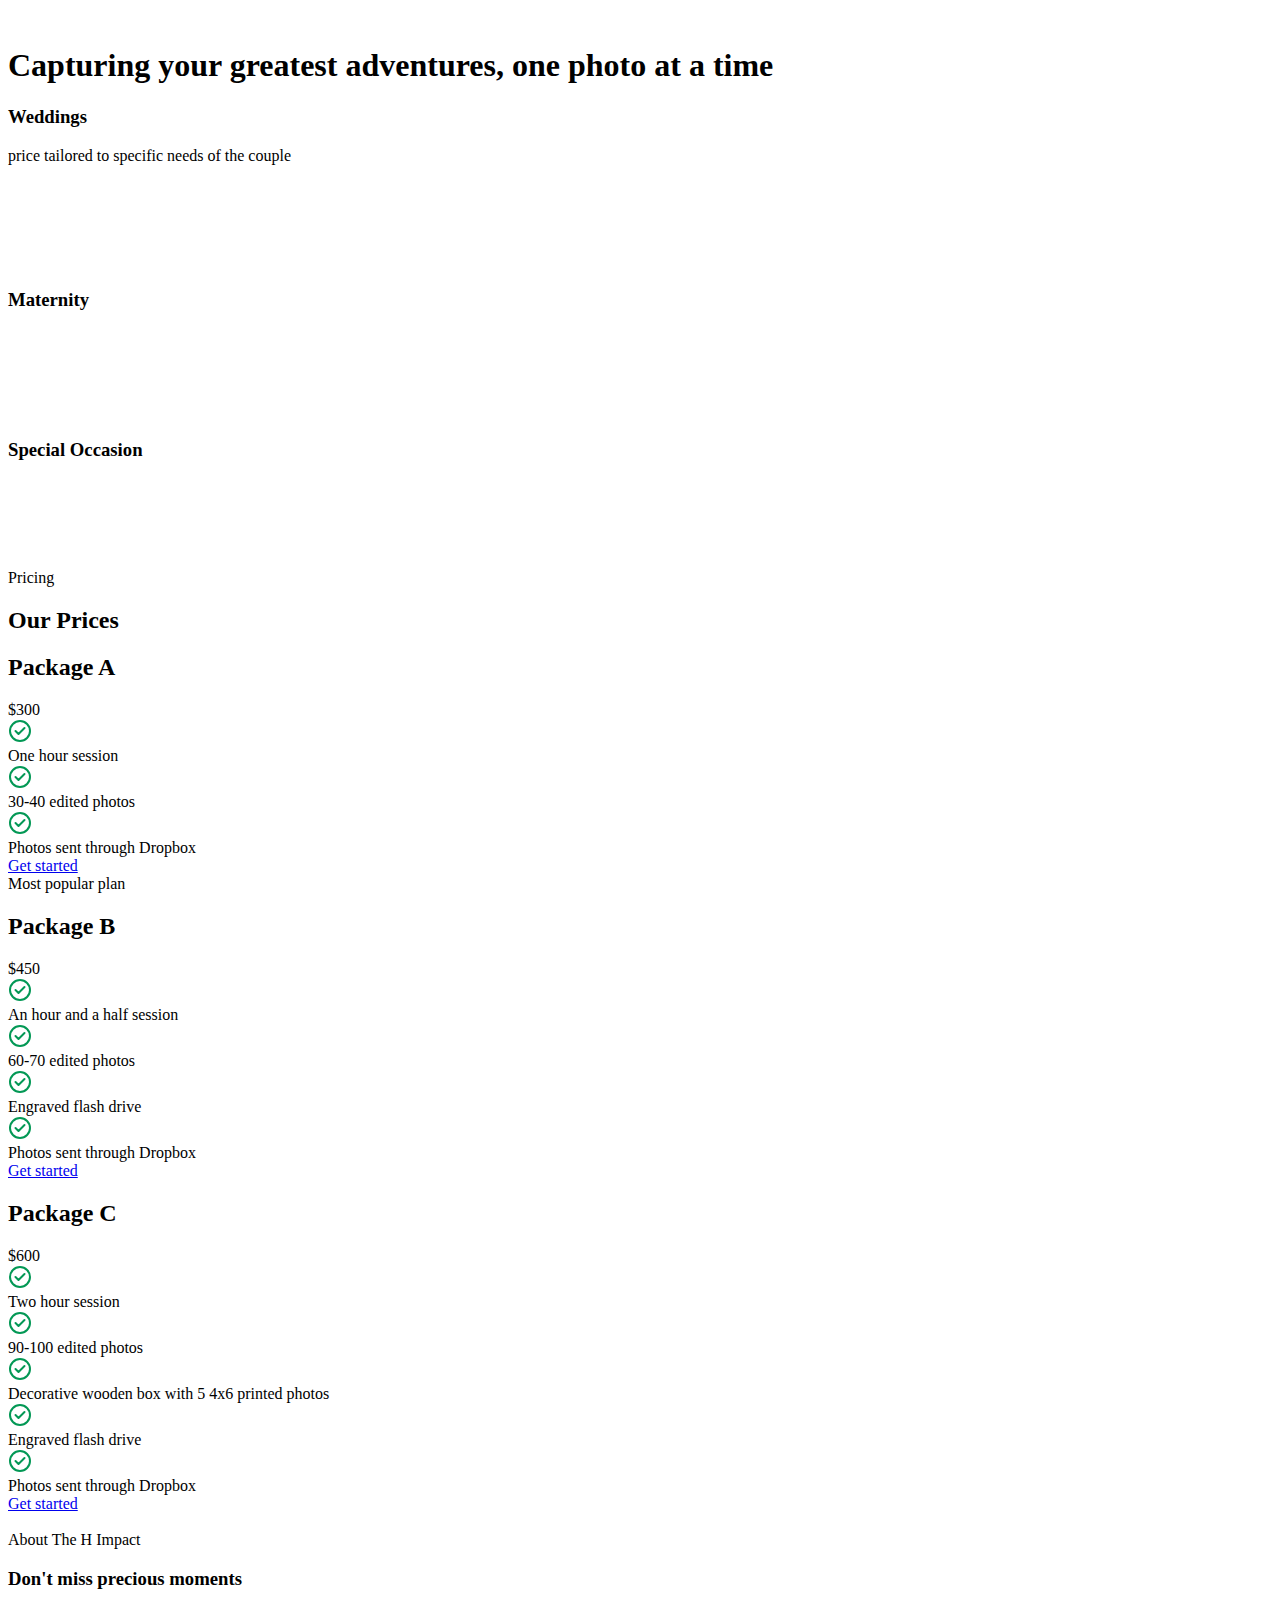
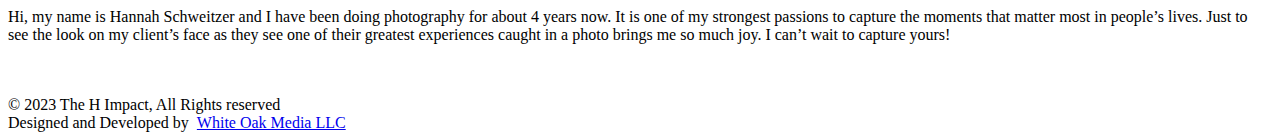
==== index.html @ f778fb99 "Add files via upload" ====
<!DOCTYPE html><!--  Last Published: Wed Jul 19 2023 17:03:31 GMT+0000 (Coordinated Universal Time)  -->
<html data-wf-page="63c18b22f666f0109eab76fb" data-wf-site="63c18b22f666f04544ab76fa">
<head>
  <meta charset="utf-8">
  <title>Home</title>
  <meta content="Capturing your moments so they don&#x27;t slip away." name="description">
  <meta content="Home" property="og:title">
  <meta content="Capturing your moments so they don&#x27;t slip away." property="og:description">
  <meta content="https://uploads-ssl.webflow.com/63c18b22f666f04544ab76fa/63c18dec3eb659f190282d33_Photo%20Nov%2005%202021%2C%2011%2025%2026%20PM.jpg" property="og:image">
  <meta content="Home" property="twitter:title">
  <meta content="Capturing your moments so they don&#x27;t slip away." property="twitter:description">
  <meta content="https://uploads-ssl.webflow.com/63c18b22f666f04544ab76fa/63c18dec3eb659f190282d33_Photo%20Nov%2005%202021%2C%2011%2025%2026%20PM.jpg" property="twitter:image">
  <meta property="og:type" content="website">
  <meta content="summary_large_image" name="twitter:card">
  <meta content="width=device-width, initial-scale=1" name="viewport">
  <link href="css/normalize.css" rel="stylesheet" type="text/css">
  <link href="css/webflow.css" rel="stylesheet" type="text/css">
  <link href="css/the-h-impact.webflow.css" rel="stylesheet" type="text/css">
  <link href="https://fonts.googleapis.com" rel="preconnect">
  <link href="https://fonts.gstatic.com" rel="preconnect" crossorigin="anonymous">
  <script src="https://ajax.googleapis.com/ajax/libs/webfont/1.6.26/webfont.js" type="text/javascript"></script>
  <script type="text/javascript">WebFont.load({  google: {    families: ["Merriweather:300,300italic,400,400italic,700,700italic,900,900italic","Exo:100,100italic,200,200italic,300,300italic,400,400italic,500,500italic,600,600italic,700,700italic,800,800italic,900,900italic"]  }});</script>
  <script type="text/javascript">!function(o,c){var n=c.documentElement,t=" w-mod-";n.className+=t+"js",("ontouchstart"in o||o.DocumentTouch&&c instanceof DocumentTouch)&&(n.className+=t+"touch")}(window,document);</script>
  <link href="images/favicon.png" rel="shortcut icon" type="image/x-icon">
  <link href="images/webclip.png" rel="apple-touch-icon">
</head>
<body class="body">
  <div class="section-2 wf-section"><img src="images/IMG_7866.PNG" loading="lazy" sizes="(max-width: 479px) 64px, 142px" srcset="images/IMG_7866-p-500.png 500w, images/IMG_7866-p-800.png 800w, images/IMG_7866-p-1080.png 1080w, images/IMG_7866-p-1600.png 1600w, images/IMG_7866-p-2000.png 2000w, images/IMG_7866.PNG 2048w" alt="" class="walsh-nav-logo-2"></div>
  <div class="section wf-section">
    <div class="walsh-nav-wrapper-green-padding-2">
      <div class="walsh-float-menu-2">
        <div data-animation="default" data-collapse="medium" data-duration="400" data-easing="ease" data-easing2="ease" role="banner" class="walsh-main-nav-2 w-nav">
          <div class="walsh-inner-container-nav-float-2 w-container">
            <div class="walsh-inner-nav-2">
              <div class="w-layout-grid walsh-nav-grid-1-2">
                <a href="#" id="w-node-_0f8c74ff-7614-f544-d696-0fc14aa2e5d4-9eab76fb" class="walsh-brand-block-2 w-nav-brand"></a>
              </div>
              <div id="w-node-_0f8c74ff-7614-f544-d696-0fc14aa2e5ee-9eab76fb" class="walsh-menu-button-black-2 w-nav-button">
                <div class="icon w-icon-nav-menu"></div>
              </div>
            </div>
          </div>
        </div>
      </div>
    </div>
    <div class="w-layout-blockcontainer w-container">
      <h1 class="heading-4">Capturing your greatest adventures, one photo at a time</h1>
    </div>
  </div>
  <div class="f-section-large">
    <div class="f-container-regular">
      <div class="f-margin-bottom-48">
        <div class="f-title-wrapper-center">
          <h3 class="f-h3-heading">Weddings</h3>
          <p>price tailored to specific needs of the couple</p>
        </div>
      </div>
      <div class="w-layout-grid f-gallery-two-column-s">
        <a href="#" class="f-gallery-lightbox w-inline-block w-lightbox">
          <div class="f-gallery-image-x-tall"><img src="images/Photo-Nov-27-2021-1-18-43-AM.jpg" loading="lazy" sizes="90vw" srcset="images/Photo-Nov-27-2021-1-18-43-AM-p-500.jpg 500w, images/Photo-Nov-27-2021-1-18-43-AM-p-800.jpg 800w, images/Photo-Nov-27-2021-1-18-43-AM-p-1080.jpg 1080w, images/Photo-Nov-27-2021-1-18-43-AM-p-1600.jpg 1600w, images/Photo-Nov-27-2021-1-18-43-AM-p-2000.jpg 2000w, images/Photo-Nov-27-2021-1-18-43-AM.jpg 2048w" alt="" class="f-image-cover"></div>
          <script type="application/json" class="w-json">{
  "items": [],
  "group": ""
}</script>
        </a>
        <div id="w-node-_463d440b-a9fa-ee67-e416-541dd0fe405d-9eab76fb" class="w-layout-grid f-gallery-two-column">
          <a href="#" class="f-gallery-lightbox w-inline-block w-lightbox">
            <div class="f-gallery-image-x-small-square"><img src="images/Photo-Nov-27-2021-4-28-53-AM.jpg" loading="lazy" sizes="90vw" srcset="images/Photo-Nov-27-2021-4-28-53-AM-p-500.jpg 500w, images/Photo-Nov-27-2021-4-28-53-AM-p-800.jpg 800w, images/Photo-Nov-27-2021-4-28-53-AM-p-1080.jpg 1080w, images/Photo-Nov-27-2021-4-28-53-AM-p-1600.jpg 1600w, images/Photo-Nov-27-2021-4-28-53-AM-p-2000.jpg 2000w, images/Photo-Nov-27-2021-4-28-53-AM.jpg 2048w" alt="" class="f-image-cover"></div>
            <script type="application/json" class="w-json">{
  "items": [],
  "group": ""
}</script>
          </a>
          <a href="#" class="f-gallery-lightbox w-inline-block w-lightbox">
            <div class="f-gallery-image-x-small-square"><img src="images/Photo-Nov-27-2021-5-01-56-AM.jpg" loading="lazy" sizes="90vw" srcset="images/Photo-Nov-27-2021-5-01-56-AM-p-500.jpg 500w, images/Photo-Nov-27-2021-5-01-56-AM-p-800.jpg 800w, images/Photo-Nov-27-2021-5-01-56-AM-p-1080.jpg 1080w, images/Photo-Nov-27-2021-5-01-56-AM-p-1600.jpg 1600w, images/Photo-Nov-27-2021-5-01-56-AM-p-2000.jpg 2000w, images/Photo-Nov-27-2021-5-01-56-AM.jpg 2048w" alt="" class="f-image-cover"></div>
            <script type="application/json" class="w-json">{
  "items": [],
  "group": ""
}</script>
          </a>
          <a href="#" class="f-gallery-lightbox w-inline-block w-lightbox">
            <div class="f-gallery-image-x-small-square"><img src="images/Photo-Nov-27-2021-2-29-25-AM.jpg" loading="lazy" sizes="90vw" srcset="images/Photo-Nov-27-2021-2-29-25-AM-p-500.jpg 500w, images/Photo-Nov-27-2021-2-29-25-AM-p-800.jpg 800w, images/Photo-Nov-27-2021-2-29-25-AM-p-1080.jpg 1080w, images/Photo-Nov-27-2021-2-29-25-AM-p-1600.jpg 1600w, images/Photo-Nov-27-2021-2-29-25-AM-p-2000.jpg 2000w, images/Photo-Nov-27-2021-2-29-25-AM.jpg 2048w" alt="" class="f-image-cover"></div>
            <script type="application/json" class="w-json">{
  "items": [],
  "group": ""
}</script>
          </a>
          <a href="#" class="f-gallery-lightbox w-inline-block w-lightbox">
            <div class="f-gallery-image-x-small-square"><img src="images/Photo-Nov-27-2021-2-27-14-AM.jpg" loading="lazy" sizes="90vw" srcset="images/Photo-Nov-27-2021-2-27-14-AM-p-500.jpg 500w, images/Photo-Nov-27-2021-2-27-14-AM-p-800.jpg 800w, images/Photo-Nov-27-2021-2-27-14-AM-p-1080.jpg 1080w, images/Photo-Nov-27-2021-2-27-14-AM-p-1600.jpg 1600w, images/Photo-Nov-27-2021-2-27-14-AM-p-2000.jpg 2000w, images/Photo-Nov-27-2021-2-27-14-AM.jpg 2048w" alt="" class="f-image-cover"></div>
            <script type="application/json" class="w-json">{
  "items": [],
  "group": ""
}</script>
          </a>
        </div>
      </div>
    </div>
  </div>
  <div class="walsh-container-4"></div>
  <div class="f-section-large">
    <div class="f-container-regular">
      <div class="f-margin-bottom-48">
        <div class="f-title-wrapper-center">
          <h3 class="f-h3-heading">Maternity</h3>
        </div>
      </div>
      <div class="w-layout-grid f-gallery-two-column-s">
        <a href="#" class="f-gallery-lightbox w-inline-block w-lightbox">
          <div class="f-gallery-image-x-tall"><img src="images/Photo-Mar-25-2022-2-47-52-AM.jpg" loading="lazy" sizes="90vw" srcset="images/Photo-Mar-25-2022-2-47-52-AM-p-500.jpg 500w, images/Photo-Mar-25-2022-2-47-52-AM-p-800.jpg 800w, images/Photo-Mar-25-2022-2-47-52-AM-p-1080.jpg 1080w, images/Photo-Mar-25-2022-2-47-52-AM-p-1600.jpg 1600w, images/Photo-Mar-25-2022-2-47-52-AM-p-2000.jpg 2000w, images/Photo-Mar-25-2022-2-47-52-AM.jpg 2048w" alt="" class="f-image-cover"></div>
          <script type="application/json" class="w-json">{
  "items": [],
  "group": ""
}</script>
        </a>
        <div id="w-node-_17c34b5a-58d4-86ee-317c-8c57e89a5e2b-9eab76fb" class="w-layout-grid f-gallery-two-column">
          <a href="#" class="f-gallery-lightbox w-inline-block w-lightbox">
            <div class="f-gallery-image-x-small-square"><img src="images/Photo-Mar-25-2022-2-24-07-AM.jpg" loading="lazy" sizes="90vw" srcset="images/Photo-Mar-25-2022-2-24-07-AM-p-500.jpg 500w, images/Photo-Mar-25-2022-2-24-07-AM-p-800.jpg 800w, images/Photo-Mar-25-2022-2-24-07-AM-p-1080.jpg 1080w, images/Photo-Mar-25-2022-2-24-07-AM-p-1600.jpg 1600w, images/Photo-Mar-25-2022-2-24-07-AM.jpg 1654w" alt="" class="f-image-cover"></div>
            <script type="application/json" class="w-json">{
  "items": [],
  "group": ""
}</script>
          </a>
          <a href="#" class="f-gallery-lightbox w-inline-block w-lightbox">
            <div class="f-gallery-image-x-small-square"><img src="images/Photo-Mar-25-2022-2-36-42-AM.jpg" loading="lazy" sizes="90vw" srcset="images/Photo-Mar-25-2022-2-36-42-AM-p-500.jpg 500w, images/Photo-Mar-25-2022-2-36-42-AM-p-800.jpg 800w, images/Photo-Mar-25-2022-2-36-42-AM-p-1080.jpg 1080w, images/Photo-Mar-25-2022-2-36-42-AM.jpg 1468w" alt="" class="f-image-cover"></div>
            <script type="application/json" class="w-json">{
  "items": [],
  "group": ""
}</script>
          </a>
          <a href="#" class="f-gallery-lightbox w-inline-block w-lightbox">
            <div class="f-gallery-image-x-small-square"><img src="images/Photo-Mar-25-2022-2-42-29-AM.jpg" loading="lazy" sizes="90vw" srcset="images/Photo-Mar-25-2022-2-42-29-AM-p-500.jpg 500w, images/Photo-Mar-25-2022-2-42-29-AM-p-800.jpg 800w, images/Photo-Mar-25-2022-2-42-29-AM-p-1080.jpg 1080w, images/Photo-Mar-25-2022-2-42-29-AM.jpg 1463w" alt="" class="f-image-cover"></div>
            <script type="application/json" class="w-json">{
  "items": [],
  "group": ""
}</script>
          </a>
          <a href="#" class="f-gallery-lightbox w-inline-block w-lightbox">
            <div class="f-gallery-image-x-small-square"><img src="images/Photo-Mar-25-2022-3-00-23-AM.jpg" loading="lazy" sizes="90vw" srcset="images/Photo-Mar-25-2022-3-00-23-AM-p-500.jpg 500w, images/Photo-Mar-25-2022-3-00-23-AM-p-800.jpg 800w, images/Photo-Mar-25-2022-3-00-23-AM-p-1080.jpg 1080w, images/Photo-Mar-25-2022-3-00-23-AM-p-1600.jpg 1600w, images/Photo-Mar-25-2022-3-00-23-AM-p-2000.jpg 2000w, images/Photo-Mar-25-2022-3-00-23-AM.jpg 2048w" alt="" class="f-image-cover"></div>
            <script type="application/json" class="w-json">{
  "items": [],
  "group": ""
}</script>
          </a>
        </div>
      </div>
    </div>
  </div>
  <div class="f-section-large">
    <div class="f-container-regular">
      <div class="f-margin-bottom-48">
        <div class="f-title-wrapper-center">
          <h3 class="f-h3-heading">Special Occasion</h3>
        </div>
      </div>
      <div class="w-layout-grid f-gallery-two-column-s">
        <a href="#" class="f-gallery-lightbox w-inline-block w-lightbox">
          <div class="f-gallery-image-x-tall"><img src="images/Photo-Dec-19-2022-6-23-31-AM-1.jpg" loading="lazy" sizes="90vw" srcset="images/Photo-Dec-19-2022-6-23-31-AM-1-p-500.jpg 500w, images/Photo-Dec-19-2022-6-23-31-AM-1-p-800.jpg 800w, images/Photo-Dec-19-2022-6-23-31-AM-1-p-1080.jpg 1080w, images/Photo-Dec-19-2022-6-23-31-AM-1-p-1600.jpg 1600w, images/Photo-Dec-19-2022-6-23-31-AM-1.jpg 2048w" alt="" class="f-image-cover"></div>
          <script type="application/json" class="w-json">{
  "items": [],
  "group": ""
}</script>
        </a>
        <div id="w-node-_3b5b25c9-cd4c-5e20-f92a-60f5cb07895a-9eab76fb" class="w-layout-grid f-gallery-two-column">
          <a href="#" class="f-gallery-lightbox w-inline-block w-lightbox">
            <div class="f-gallery-image-x-small-square"><img src="images/Photo-Oct-08-2022-2-28-55-AM.jpg" loading="lazy" sizes="90vw" srcset="images/Photo-Oct-08-2022-2-28-55-AM-p-500.jpg 500w, images/Photo-Oct-08-2022-2-28-55-AM-p-800.jpg 800w, images/Photo-Oct-08-2022-2-28-55-AM-p-1080.jpg 1080w, images/Photo-Oct-08-2022-2-28-55-AM.jpg 1469w" alt="" class="f-image-cover"></div>
            <script type="application/json" class="w-json">{
  "items": [],
  "group": ""
}</script>
          </a>
          <a href="#" class="f-gallery-lightbox w-inline-block w-lightbox">
            <div class="f-gallery-image-x-small-square"><img src="images/Photo-Nov-05-2021-11-26-03-PM.jpg" loading="lazy" sizes="90vw" srcset="images/Photo-Nov-05-2021-11-26-03-PM-p-500.jpg 500w, images/Photo-Nov-05-2021-11-26-03-PM-p-800.jpg 800w, images/Photo-Nov-05-2021-11-26-03-PM-p-1080.jpg 1080w, images/Photo-Nov-05-2021-11-26-03-PM-p-1600.jpg 1600w, images/Photo-Nov-05-2021-11-26-03-PM-p-2000.jpg 2000w, images/Photo-Nov-05-2021-11-26-03-PM.jpg 2048w" alt="" class="f-image-cover"></div>
            <script type="application/json" class="w-json">{
  "items": [],
  "group": ""
}</script>
          </a>
          <a href="#" class="f-gallery-lightbox w-inline-block w-lightbox">
            <div class="f-gallery-image-x-small-square"><img src="images/Photo-Dec-19-2022-6-11-12-AM.jpg" loading="lazy" sizes="90vw" srcset="images/Photo-Dec-19-2022-6-11-12-AM-p-500.jpg 500w, images/Photo-Dec-19-2022-6-11-12-AM-p-800.jpg 800w, images/Photo-Dec-19-2022-6-11-12-AM-p-1080.jpg 1080w, images/Photo-Dec-19-2022-6-11-12-AM.jpg 1462w" alt="" class="f-image-cover"></div>
            <script type="application/json" class="w-json">{
  "items": [],
  "group": ""
}</script>
          </a>
          <a href="#" class="f-gallery-lightbox w-inline-block w-lightbox">
            <div class="f-gallery-image-x-small-square"><img src="images/Photo-May-28-2023-8-53-16-PM.jpg" loading="lazy" sizes="90vw" srcset="images/Photo-May-28-2023-8-53-16-PM-p-500.jpg 500w, images/Photo-May-28-2023-8-53-16-PM-p-800.jpg 800w, images/Photo-May-28-2023-8-53-16-PM-p-1080.jpg 1080w, images/Photo-May-28-2023-8-53-16-PM.jpg 1307w" alt="" class="f-image-cover"></div>
            <script type="application/json" class="w-json">{
  "items": [],
  "group": ""
}</script>
          </a>
        </div>
      </div>
    </div>
  </div>
  <section class="uui-section_pricing04">
    <div class="uui-page-padding">
      <div class="uui-container-large">
        <div class="uui-padding-vertical-xhuge">
          <div class="uui-text-align-center">
            <div class="uui-max-width-large align-center">
              <div class="uui-heading-subheading">Pricing</div>
              <h2 class="uui-heading-medium">Our Prices</h2>
            </div>
          </div>
          <div class="w-layout-grid uui-pricing04_components">
            <div class="uui-pricing04_plan">
              <div class="uui-pricing04_content">
                <div class="uui-pricing04_content-top">
                  <div class="uui-text-align-center">
                    <h2 class="uui-heading-xxsmall">Package A</h2>
                    <div class="uui-pricing04_price">$300<span class="uui-pricing04_price-text"></span></div>
                  </div>
                  <div class="uui-pricing04_feature-list">
                    <div id="w-node-f3eff7e5-ac2c-913b-a556-0c013e829221-9eab76fb" class="uui-pricing04_feature">
                      <div class="uui-pricing04_icon-wrapper">
                        <div class="uui-icon-1x1-xsmall w-embed"><svg width="24" height="24" viewbox="0 0 24 24" fill="none" xmlns="http://www.w3.org/2000/svg">
                            <g clip-path="url(#clip0_4195_156141)">
                              <path d="M7.5 12L10.5 15L16.5 9M22 12C22 17.5228 17.5228 22 12 22C6.47715 22 2 17.5228 2 12C2 6.47715 6.47715 2 12 2C17.5228 2 22 6.47715 22 12Z" stroke="#039855" stroke-width="2" stroke-linecap="round" stroke-linejoin="round"></path>
                            </g>
                            <defs>
                              <clippath id="clip0_4195_156141">
                                <rect width="24" height="24" rx="12" fill="white"></rect>
                              </clippath>
                            </defs>
                          </svg></div>
                      </div>
                      <div class="uui-text-size-medium">One hour session</div>
                    </div>
                    <div id="w-node-f3eff7e5-ac2c-913b-a556-0c013e829226-9eab76fb" class="uui-pricing04_feature">
                      <div class="uui-pricing04_icon-wrapper">
                        <div class="uui-icon-1x1-xsmall w-embed"><svg width="24" height="24" viewbox="0 0 24 24" fill="none" xmlns="http://www.w3.org/2000/svg">
                            <g clip-path="url(#clip0_4195_156141)">
                              <path d="M7.5 12L10.5 15L16.5 9M22 12C22 17.5228 17.5228 22 12 22C6.47715 22 2 17.5228 2 12C2 6.47715 6.47715 2 12 2C17.5228 2 22 6.47715 22 12Z" stroke="#039855" stroke-width="2" stroke-linecap="round" stroke-linejoin="round"></path>
                            </g>
                            <defs>
                              <clippath id="clip0_4195_156141">
                                <rect width="24" height="24" rx="12" fill="white"></rect>
                              </clippath>
                            </defs>
                          </svg></div>
                      </div>
                      <div class="uui-text-size-medium">30-40 edited photos</div>
                    </div>
                    <div id="w-node-f3eff7e5-ac2c-913b-a556-0c013e82922b-9eab76fb" class="uui-pricing04_feature">
                      <div class="uui-pricing04_icon-wrapper">
                        <div class="uui-icon-1x1-xsmall w-embed"><svg width="24" height="24" viewbox="0 0 24 24" fill="none" xmlns="http://www.w3.org/2000/svg">
                            <g clip-path="url(#clip0_4195_156141)">
                              <path d="M7.5 12L10.5 15L16.5 9M22 12C22 17.5228 17.5228 22 12 22C6.47715 22 2 17.5228 2 12C2 6.47715 6.47715 2 12 2C17.5228 2 22 6.47715 22 12Z" stroke="#039855" stroke-width="2" stroke-linecap="round" stroke-linejoin="round"></path>
                            </g>
                            <defs>
                              <clippath id="clip0_4195_156141">
                                <rect width="24" height="24" rx="12" fill="white"></rect>
                              </clippath>
                            </defs>
                          </svg></div>
                      </div>
                      <div class="uui-text-size-medium">Photos sent through Dropbox</div>
                    </div>
                  </div>
                </div>
                <a href="mailto:hannah@thehimpact.com?subject=Im%20ready%20to%20get%20start%20with%20Package%20A!" class="uui-button w-inline-block">
                  <div>Get started</div>
                </a>
              </div>
            </div>
            <div class="uui-pricing04_popular-plan">
              <div class="uui-pricing04_popular-label">
                <div>Most popular plan</div>
              </div>
              <div class="uui-pricing04_content">
                <div class="uui-pricing04_content-top">
                  <div class="uui-text-align-center">
                    <h2 class="uui-heading-xxsmall">Package B</h2>
                    <div class="uui-pricing04_price">$450<span class="uui-pricing04_price-text"></span></div>
                  </div>
                  <div class="uui-pricing04_feature-list">
                    <div id="w-node-f3eff7e5-ac2c-913b-a556-0c013e82924d-9eab76fb" class="uui-pricing04_feature">
                      <div class="uui-pricing04_icon-wrapper">
                        <div class="uui-icon-1x1-xsmall w-embed"><svg width="24" height="24" viewbox="0 0 24 24" fill="none" xmlns="http://www.w3.org/2000/svg">
                            <g clip-path="url(#clip0_4195_156141)">
                              <path d="M7.5 12L10.5 15L16.5 9M22 12C22 17.5228 17.5228 22 12 22C6.47715 22 2 17.5228 2 12C2 6.47715 6.47715 2 12 2C17.5228 2 22 6.47715 22 12Z" stroke="#039855" stroke-width="2" stroke-linecap="round" stroke-linejoin="round"></path>
                            </g>
                            <defs>
                              <clippath id="clip0_4195_156141">
                                <rect width="24" height="24" rx="12" fill="white"></rect>
                              </clippath>
                            </defs>
                          </svg></div>
                      </div>
                      <div class="uui-text-size-medium">An hour and a half session</div>
                    </div>
                    <div id="w-node-f3eff7e5-ac2c-913b-a556-0c013e829252-9eab76fb" class="uui-pricing04_feature">
                      <div class="uui-pricing04_icon-wrapper">
                        <div class="uui-icon-1x1-xsmall w-embed"><svg width="24" height="24" viewbox="0 0 24 24" fill="none" xmlns="http://www.w3.org/2000/svg">
                            <g clip-path="url(#clip0_4195_156141)">
                              <path d="M7.5 12L10.5 15L16.5 9M22 12C22 17.5228 17.5228 22 12 22C6.47715 22 2 17.5228 2 12C2 6.47715 6.47715 2 12 2C17.5228 2 22 6.47715 22 12Z" stroke="#039855" stroke-width="2" stroke-linecap="round" stroke-linejoin="round"></path>
                            </g>
                            <defs>
                              <clippath id="clip0_4195_156141">
                                <rect width="24" height="24" rx="12" fill="white"></rect>
                              </clippath>
                            </defs>
                          </svg></div>
                      </div>
                      <div class="uui-text-size-medium">60-70 edited photos</div>
                    </div>
                    <div id="w-node-f3eff7e5-ac2c-913b-a556-0c013e829257-9eab76fb" class="uui-pricing04_feature">
                      <div class="uui-pricing04_icon-wrapper">
                        <div class="uui-icon-1x1-xsmall w-embed"><svg width="24" height="24" viewbox="0 0 24 24" fill="none" xmlns="http://www.w3.org/2000/svg">
                            <g clip-path="url(#clip0_4195_156141)">
                              <path d="M7.5 12L10.5 15L16.5 9M22 12C22 17.5228 17.5228 22 12 22C6.47715 22 2 17.5228 2 12C2 6.47715 6.47715 2 12 2C17.5228 2 22 6.47715 22 12Z" stroke="#039855" stroke-width="2" stroke-linecap="round" stroke-linejoin="round"></path>
                            </g>
                            <defs>
                              <clippath id="clip0_4195_156141">
                                <rect width="24" height="24" rx="12" fill="white"></rect>
                              </clippath>
                            </defs>
                          </svg></div>
                      </div>
                      <div class="uui-text-size-medium">Engraved flash drive</div>
                    </div>
                    <div id="w-node-f3eff7e5-ac2c-913b-a556-0c013e82925c-9eab76fb" class="uui-pricing04_feature">
                      <div class="uui-pricing04_icon-wrapper">
                        <div class="uui-icon-1x1-xsmall w-embed"><svg width="24" height="24" viewbox="0 0 24 24" fill="none" xmlns="http://www.w3.org/2000/svg">
                            <g clip-path="url(#clip0_4195_156141)">
                              <path d="M7.5 12L10.5 15L16.5 9M22 12C22 17.5228 17.5228 22 12 22C6.47715 22 2 17.5228 2 12C2 6.47715 6.47715 2 12 2C17.5228 2 22 6.47715 22 12Z" stroke="#039855" stroke-width="2" stroke-linecap="round" stroke-linejoin="round"></path>
                            </g>
                            <defs>
                              <clippath id="clip0_4195_156141">
                                <rect width="24" height="24" rx="12" fill="white"></rect>
                              </clippath>
                            </defs>
                          </svg></div>
                      </div>
                      <div class="uui-text-size-medium">Photos sent through Dropbox</div>
                    </div>
                  </div>
                </div>
                <a href="mailto:hannah@thehimpact.com?subject=Im%20ready%20to%20get%20start%20with%20Package%20B!" class="uui-button w-inline-block">
                  <div>Get started</div>
                </a>
              </div>
            </div>
            <div class="uui-pricing04_plan">
              <div class="uui-pricing04_content">
                <div class="uui-pricing04_content-top">
                  <div class="uui-text-align-center">
                    <h2 class="uui-heading-xxsmall">Package C</h2>
                    <div class="uui-pricing04_price">$600<span class="uui-pricing04_price-text"></span></div>
                  </div>
                  <div class="uui-pricing04_feature-list">
                    <div id="w-node-f3eff7e5-ac2c-913b-a556-0c013e829276-9eab76fb" class="uui-pricing04_feature">
                      <div class="uui-pricing04_icon-wrapper">
                        <div class="uui-icon-1x1-xsmall w-embed"><svg width="24" height="24" viewbox="0 0 24 24" fill="none" xmlns="http://www.w3.org/2000/svg">
                            <g clip-path="url(#clip0_4195_156141)">
                              <path d="M7.5 12L10.5 15L16.5 9M22 12C22 17.5228 17.5228 22 12 22C6.47715 22 2 17.5228 2 12C2 6.47715 6.47715 2 12 2C17.5228 2 22 6.47715 22 12Z" stroke="#039855" stroke-width="2" stroke-linecap="round" stroke-linejoin="round"></path>
                            </g>
                            <defs>
                              <clippath id="clip0_4195_156141">
                                <rect width="24" height="24" rx="12" fill="white"></rect>
                              </clippath>
                            </defs>
                          </svg></div>
                      </div>
                      <div class="uui-text-size-medium">Two hour session</div>
                    </div>
                    <div id="w-node-f3eff7e5-ac2c-913b-a556-0c013e82927b-9eab76fb" class="uui-pricing04_feature">
                      <div class="uui-pricing04_icon-wrapper">
                        <div class="uui-icon-1x1-xsmall w-embed"><svg width="24" height="24" viewbox="0 0 24 24" fill="none" xmlns="http://www.w3.org/2000/svg">
                            <g clip-path="url(#clip0_4195_156141)">
                              <path d="M7.5 12L10.5 15L16.5 9M22 12C22 17.5228 17.5228 22 12 22C6.47715 22 2 17.5228 2 12C2 6.47715 6.47715 2 12 2C17.5228 2 22 6.47715 22 12Z" stroke="#039855" stroke-width="2" stroke-linecap="round" stroke-linejoin="round"></path>
                            </g>
                            <defs>
                              <clippath id="clip0_4195_156141">
                                <rect width="24" height="24" rx="12" fill="white"></rect>
                              </clippath>
                            </defs>
                          </svg></div>
                      </div>
                      <div class="uui-text-size-medium">90-100 edited photos</div>
                    </div>
                    <div id="w-node-f3eff7e5-ac2c-913b-a556-0c013e829280-9eab76fb" class="uui-pricing04_feature">
                      <div class="uui-pricing04_icon-wrapper">
                        <div class="uui-icon-1x1-xsmall w-embed"><svg width="24" height="24" viewbox="0 0 24 24" fill="none" xmlns="http://www.w3.org/2000/svg">
                            <g clip-path="url(#clip0_4195_156141)">
                              <path d="M7.5 12L10.5 15L16.5 9M22 12C22 17.5228 17.5228 22 12 22C6.47715 22 2 17.5228 2 12C2 6.47715 6.47715 2 12 2C17.5228 2 22 6.47715 22 12Z" stroke="#039855" stroke-width="2" stroke-linecap="round" stroke-linejoin="round"></path>
                            </g>
                            <defs>
                              <clippath id="clip0_4195_156141">
                                <rect width="24" height="24" rx="12" fill="white"></rect>
                              </clippath>
                            </defs>
                          </svg></div>
                      </div>
                      <div class="uui-text-size-medium">Decorative wooden box with 5 4x6 printed photos</div>
                    </div>
                    <div id="w-node-f3eff7e5-ac2c-913b-a556-0c013e829285-9eab76fb" class="uui-pricing04_feature">
                      <div class="uui-pricing04_icon-wrapper">
                        <div class="uui-icon-1x1-xsmall w-embed"><svg width="24" height="24" viewbox="0 0 24 24" fill="none" xmlns="http://www.w3.org/2000/svg">
                            <g clip-path="url(#clip0_4195_156141)">
                              <path d="M7.5 12L10.5 15L16.5 9M22 12C22 17.5228 17.5228 22 12 22C6.47715 22 2 17.5228 2 12C2 6.47715 6.47715 2 12 2C17.5228 2 22 6.47715 22 12Z" stroke="#039855" stroke-width="2" stroke-linecap="round" stroke-linejoin="round"></path>
                            </g>
                            <defs>
                              <clippath id="clip0_4195_156141">
                                <rect width="24" height="24" rx="12" fill="white"></rect>
                              </clippath>
                            </defs>
                          </svg></div>
                      </div>
                      <div class="uui-text-size-medium">Engraved flash drive</div>
                    </div>
                    <div id="w-node-f3eff7e5-ac2c-913b-a556-0c013e82928a-9eab76fb" class="uui-pricing04_feature">
                      <div class="uui-pricing04_icon-wrapper">
                        <div class="uui-icon-1x1-xsmall w-embed"><svg width="24" height="24" viewbox="0 0 24 24" fill="none" xmlns="http://www.w3.org/2000/svg">
                            <g clip-path="url(#clip0_4195_156141)">
                              <path d="M7.5 12L10.5 15L16.5 9M22 12C22 17.5228 17.5228 22 12 22C6.47715 22 2 17.5228 2 12C2 6.47715 6.47715 2 12 2C17.5228 2 22 6.47715 22 12Z" stroke="#039855" stroke-width="2" stroke-linecap="round" stroke-linejoin="round"></path>
                            </g>
                            <defs>
                              <clippath id="clip0_4195_156141">
                                <rect width="24" height="24" rx="12" fill="white"></rect>
                              </clippath>
                            </defs>
                          </svg></div>
                      </div>
                      <div class="uui-text-size-medium">Photos sent through Dropbox</div>
                    </div>
                  </div>
                </div>
                <a href="mailto:hannah@thehimpact.com?subject=Im%20ready%20to%20get%20started%20with%20Package%20C!" class="uui-button w-inline-block">
                  <div>Get started</div>
                </a>
              </div>
            </div>
          </div>
        </div>
      </div>
    </div>
  </section>
  <div class="defaultsection wf-section">
    <div class="walsh-container-2"></div>
  </div>
  <div class="walsh-container-3">
    <div class="walsh-rounded-wrapper">
      <div class="walsh-rounded-block">
        <div class="walsh-rounded-container w-container">
          <div class="walsh-flex-horizontal">
            <div id="w-node-_87916c51-8d71-7de0-1143-a9d0f39ed973-9eab76fb" class="walsh-content-image-wrap"><img src="images/Photo-Jan-25-2023-5-02-21-PM---Edited.png" loading="lazy" sizes="(max-width: 479px) 79vw, (max-width: 767px) 90vw, (max-width: 991px) 88vw, 473.1953125px" srcset="images/Photo-Jan-25-2023-5-02-21-PM---Edited-p-500.png 500w, images/Photo-Jan-25-2023-5-02-21-PM---Edited-p-800.png 800w, images/Photo-Jan-25-2023-5-02-21-PM---Edited-p-1080.png 1080w, images/Photo-Jan-25-2023-5-02-21-PM---Edited-p-1600.png 1600w, images/Photo-Jan-25-2023-5-02-21-PM---Edited.png 1600w" alt="" class="walsh-image-hero"></div>
            <div id="w-node-_87916c51-8d71-7de0-1143-a9d0f39ed975-9eab76fb" class="walsh-content-wrap">
              <div class="walsh-flex-tag">
                <div class="walsh-title-tag">About The H Impact</div>
              </div>
              <h3 class="walsh-heading-large">Don&#x27;t miss precious moments</h3>
              <div class="walsh-hero-p-wrapper">
                <p class="walsh-main-paragraph">Hi, my name is Hannah Schweitzer and I have been doing photography for about 4 years now. It is one of my strongest passions to capture the moments that matter most in people’s lives. Just to see the look on my client’s face as they see one of their greatest experiences caught in a photo brings me so much joy. I can’t wait to capture yours!</p>
              </div>
            </div>
          </div>
        </div>
      </div>
    </div>
  </div>
  <div class="walsh-container">
    <div class="walsh-content-wrapper-white">
      <div class="wf-section">
        <div id="w-node-_8fa629c1-8dce-619b-934c-84a79595a765-9eab76fb" class="walsh-center-h-wrapper"><img src="images/IMG_7869.png" loading="lazy" sizes="(max-width: 479px) 95px, (max-width: 767px) 32px, 87px" srcset="images/IMG_7869-p-500.png 500w, images/IMG_7869-p-800.png 800w, images/IMG_7869-p-1080.png 1080w, images/IMG_7869-p-1600.png 1600w, images/IMG_7869-p-2000.png 2000w, images/IMG_7869.png 2048w" alt="" class="walsh-logo-footer">
          <div class="w-layout-grid walsh-footer-grid-social">
            <a id="w-node-_8fa629c1-8dce-619b-934c-84a79595a770-9eab76fb" href="https://www.instagram.com/the_h_impact/?next=%2F" class="walsh-footer-link-social w-inline-block"><img src="images/instagram-icon.svg" loading="lazy" alt="" class="walsh-icon-social"></a>
            <a href="https://www.facebook.com/profile.php?id=100063644131123" class="walsh-footer-link-social w-inline-block"><img src="images/facebook-icon.svg" loading="lazy" alt="" class="walsh-icon-social"></a>
          </div>
          <div id="w-node-_8fa629c1-8dce-619b-934c-84a79595a767-9eab76fb" class="walsh-footer-inner">
            <div class="walsh-footer-legal-text">© 2023 The H Impact, All Rights reserved</div>
            <div class="walsh-footer-legal-text">Designed and Developed by  <a href="http://www.whiteoakmedia.io" target="_blank" class="walsh-footer-legal-link">White Oak Media LLC</a>
            </div>
          </div>
        </div>
      </div>
      <div class="walsh-container-5"></div>
    </div>
  </div>
  <script src="https://d3e54v103j8qbb.cloudfront.net/js/jquery-3.5.1.min.dc5e7f18c8.js?site=63c18b22f666f04544ab76fa" type="text/javascript" integrity="sha256-9/aliU8dGd2tb6OSsuzixeV4y/faTqgFtohetphbbj0=" crossorigin="anonymous"></script>
  <script src="js/webflow.js" type="text/javascript"></script>
</body>
</html>
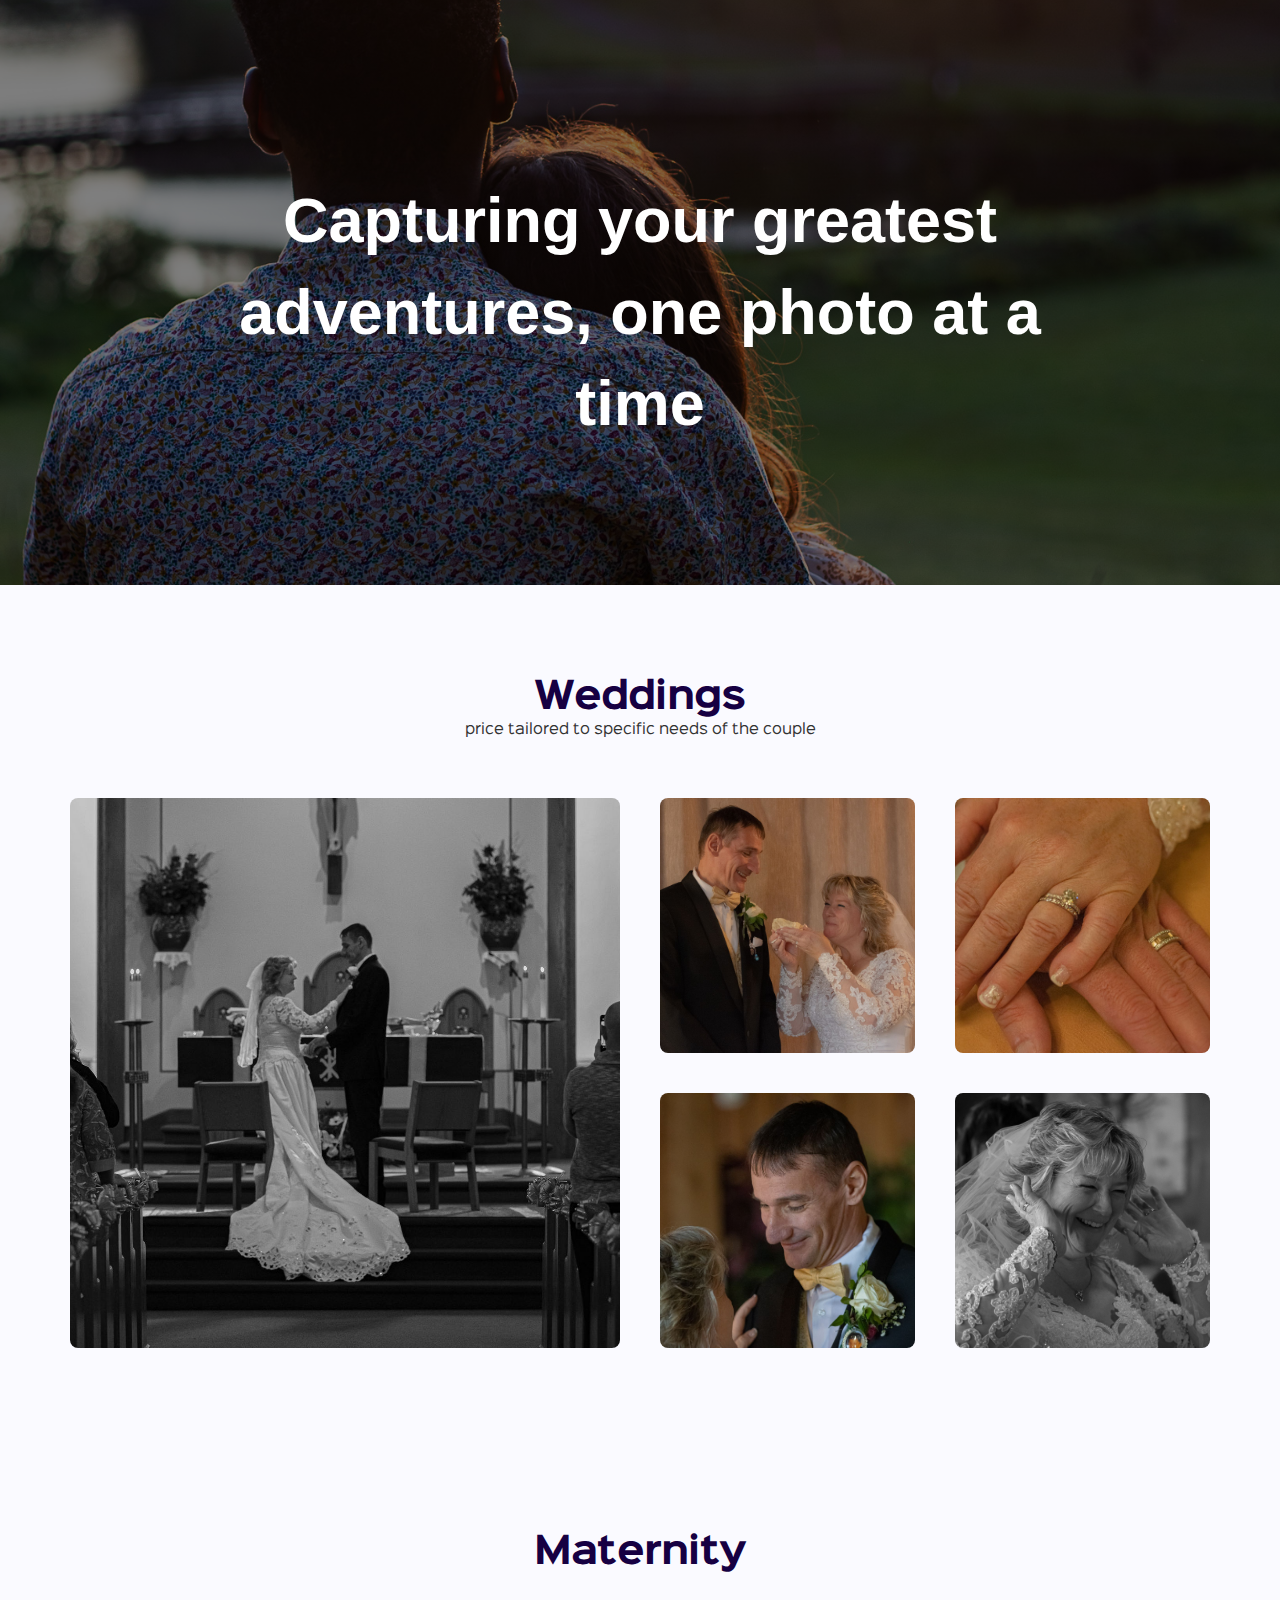
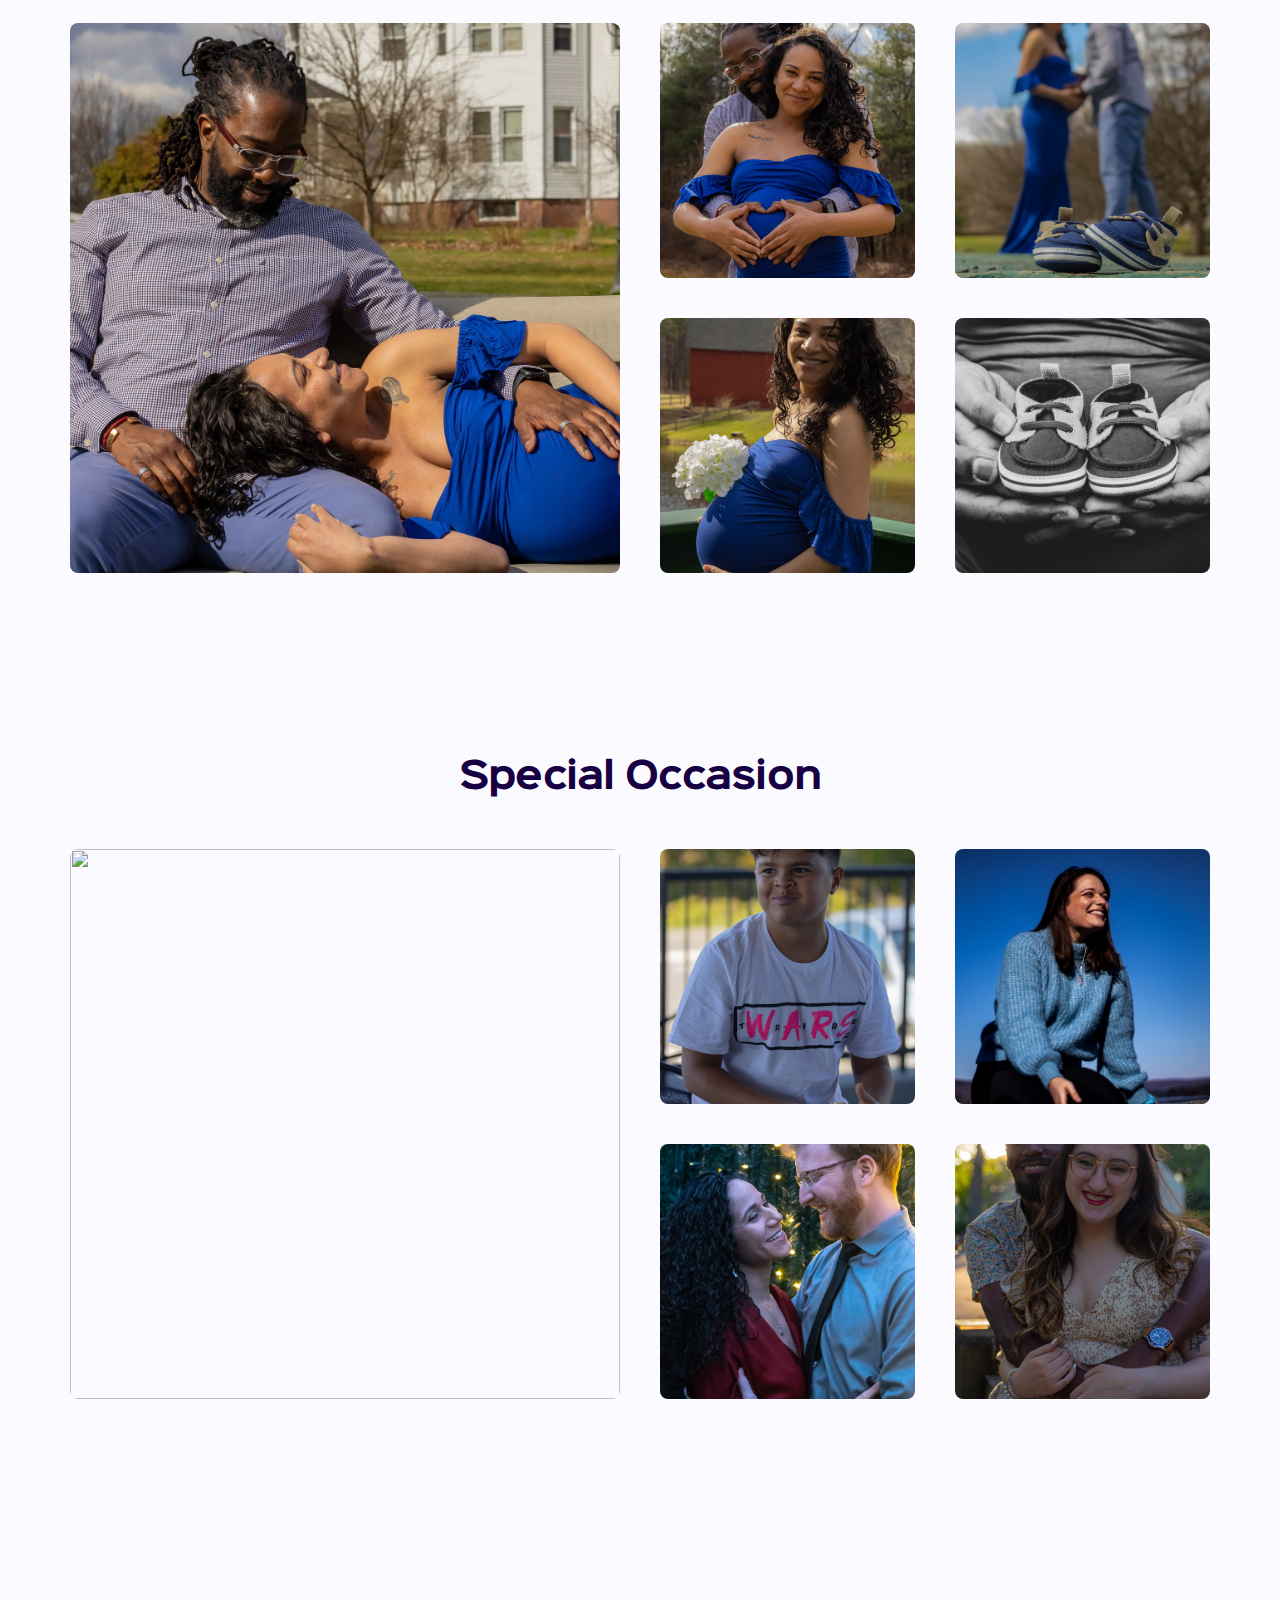
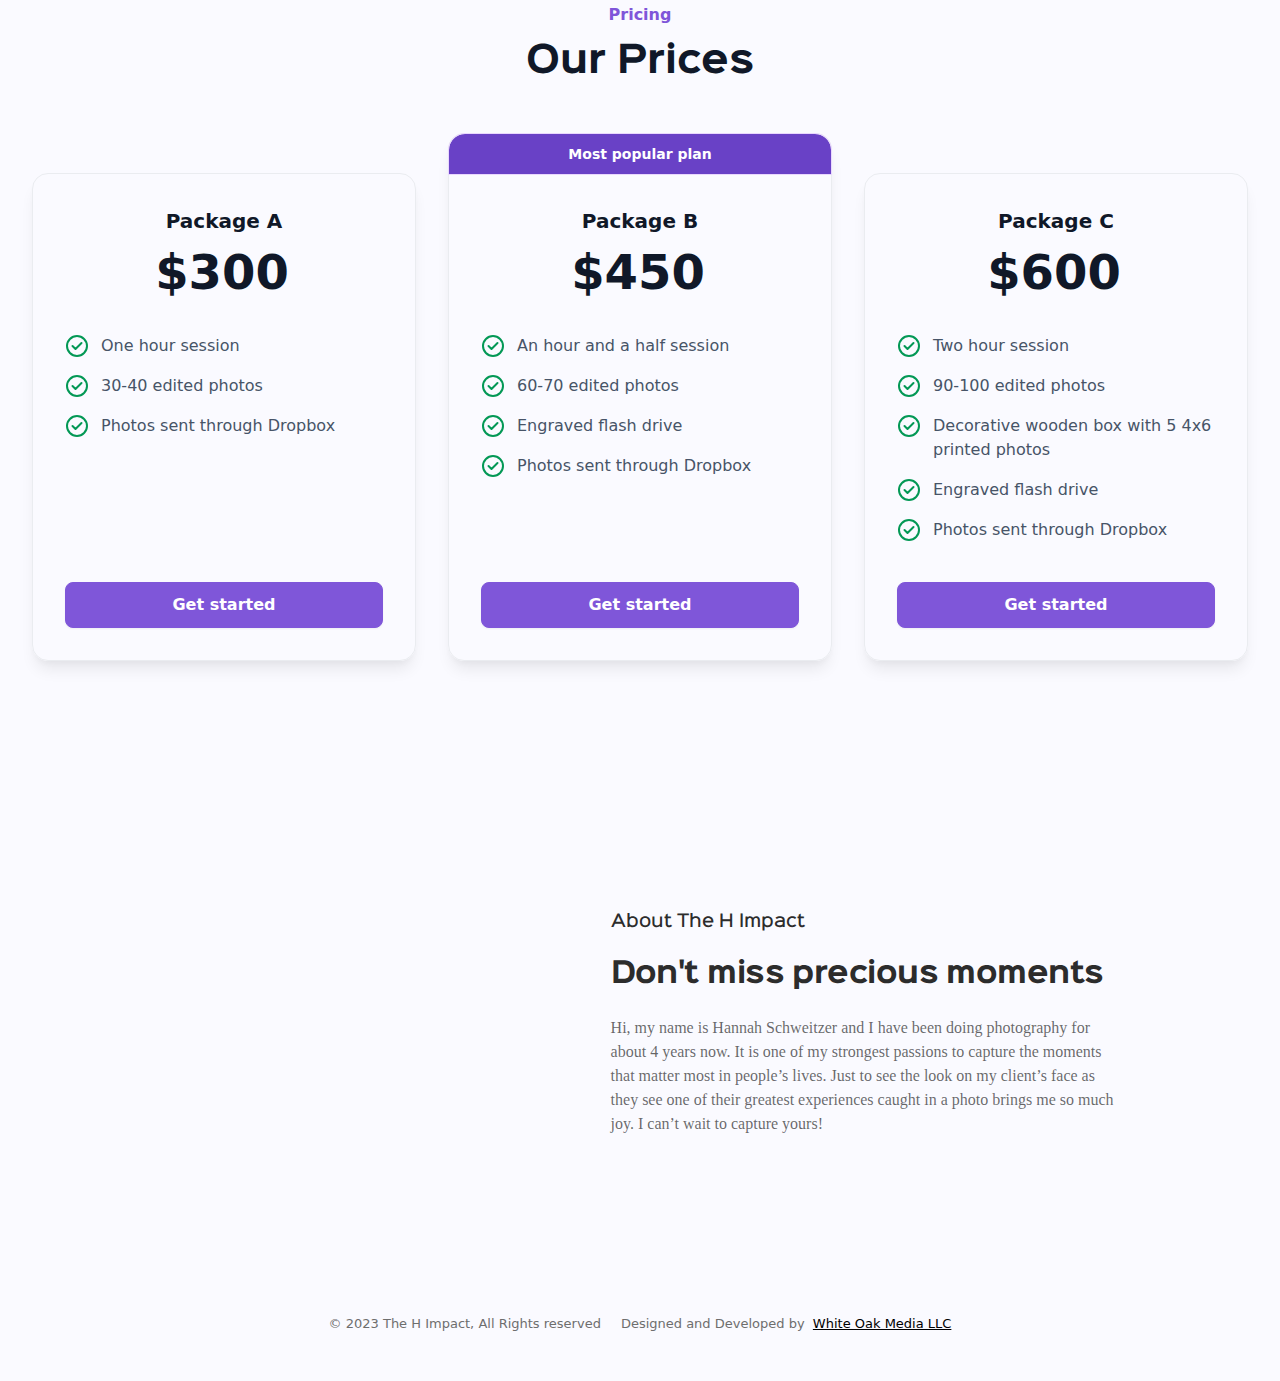
==== commit 7db592e9: "Add files via upload" ====
--- a/index.html
+++ b/index.html
@@ -1,4 +1,5 @@
-<!DOCTYPE html><!--  Last Published: Wed Jul 19 2023 17:03:31 GMT+0000 (Coordinated Universal Time)  -->
+<!DOCTYPE html><!--  This site was created in Webflow. https://www.webflow.com  -->
+<!--  Last Published: Thu Oct 26 2023 12:38:31 GMT+0000 (Coordinated Universal Time)  -->
 <html data-wf-page="63c18b22f666f0109eab76fb" data-wf-site="63c18b22f666f04544ab76fa">
 <head>
   <meta charset="utf-8">
@@ -13,6 +14,7 @@
   <meta property="og:type" content="website">
   <meta content="summary_large_image" name="twitter:card">
   <meta content="width=device-width, initial-scale=1" name="viewport">
+  <meta content="Webflow" name="generator">
   <link href="css/normalize.css" rel="stylesheet" type="text/css">
   <link href="css/webflow.css" rel="stylesheet" type="text/css">
   <link href="css/the-h-impact.webflow.css" rel="stylesheet" type="text/css">
@@ -25,8 +27,8 @@
   <link href="images/webclip.png" rel="apple-touch-icon">
 </head>
 <body class="body">
-  <div class="section-2 wf-section"><img src="images/IMG_7866.PNG" loading="lazy" sizes="(max-width: 479px) 64px, 142px" srcset="images/IMG_7866-p-500.png 500w, images/IMG_7866-p-800.png 800w, images/IMG_7866-p-1080.png 1080w, images/IMG_7866-p-1600.png 1600w, images/IMG_7866-p-2000.png 2000w, images/IMG_7866.PNG 2048w" alt="" class="walsh-nav-logo-2"></div>
-  <div class="section wf-section">
+  <div class="section-2"><img src="images/IMG_7866.PNG" loading="lazy" sizes="(max-width: 479px) 64px, 142px" srcset="images/IMG_7866-p-500.png 500w, images/IMG_7866-p-800.png 800w, images/IMG_7866-p-1080.png 1080w, images/IMG_7866-p-1600.png 1600w, images/IMG_7866-p-2000.png 2000w, images/IMG_7866.PNG 2048w" alt="" class="walsh-nav-logo-2"></div>
+  <div class="section">
     <div class="walsh-nav-wrapper-green-padding-2">
       <div class="walsh-float-menu-2">
         <div data-animation="default" data-collapse="medium" data-duration="400" data-easing="ease" data-easing2="ease" role="banner" class="walsh-main-nav-2 w-nav">
@@ -43,7 +45,7 @@
         </div>
       </div>
     </div>
-    <div class="w-layout-blockcontainer w-container">
+    <div class="w-layout-blockcontainer container w-container">
       <h1 class="heading-4">Capturing your greatest adventures, one photo at a time</h1>
     </div>
   </div>
@@ -437,7 +439,7 @@
       </div>
     </div>
   </section>
-  <div class="defaultsection wf-section">
+  <div class="defaultsection">
     <div class="walsh-container-2"></div>
   </div>
   <div class="walsh-container-3">
@@ -445,7 +447,7 @@
       <div class="walsh-rounded-block">
         <div class="walsh-rounded-container w-container">
           <div class="walsh-flex-horizontal">
-            <div id="w-node-_87916c51-8d71-7de0-1143-a9d0f39ed973-9eab76fb" class="walsh-content-image-wrap"><img src="images/Photo-Jan-25-2023-5-02-21-PM---Edited.png" loading="lazy" sizes="(max-width: 479px) 79vw, (max-width: 767px) 90vw, (max-width: 991px) 88vw, 473.1953125px" srcset="images/Photo-Jan-25-2023-5-02-21-PM---Edited-p-500.png 500w, images/Photo-Jan-25-2023-5-02-21-PM---Edited-p-800.png 800w, images/Photo-Jan-25-2023-5-02-21-PM---Edited-p-1080.png 1080w, images/Photo-Jan-25-2023-5-02-21-PM---Edited-p-1600.png 1600w, images/Photo-Jan-25-2023-5-02-21-PM---Edited.png 1600w" alt="" class="walsh-image-hero"></div>
+            <div id="w-node-_87916c51-8d71-7de0-1143-a9d0f39ed973-9eab76fb" class="walsh-content-image-wrap"><img src="images/Photo-Jan-25-2023-5-02-21-PM---Edited.png" loading="lazy" sizes="(max-width: 479px) 92vw, (max-width: 767px) 90vw, (max-width: 991px) 88vw, 473.1953125px" srcset="images/Photo-Jan-25-2023-5-02-21-PM---Edited-p-500.png 500w, images/Photo-Jan-25-2023-5-02-21-PM---Edited-p-800.png 800w, images/Photo-Jan-25-2023-5-02-21-PM---Edited-p-1080.png 1080w, images/Photo-Jan-25-2023-5-02-21-PM---Edited-p-1600.png 1600w, images/Photo-Jan-25-2023-5-02-21-PM---Edited.png 1600w" alt="" class="walsh-image-hero"></div>
             <div id="w-node-_87916c51-8d71-7de0-1143-a9d0f39ed975-9eab76fb" class="walsh-content-wrap">
               <div class="walsh-flex-tag">
                 <div class="walsh-title-tag">About The H Impact</div>
@@ -462,7 +464,7 @@
   </div>
   <div class="walsh-container">
     <div class="walsh-content-wrapper-white">
-      <div class="wf-section">
+      <div>
         <div id="w-node-_8fa629c1-8dce-619b-934c-84a79595a765-9eab76fb" class="walsh-center-h-wrapper"><img src="images/IMG_7869.png" loading="lazy" sizes="(max-width: 479px) 95px, (max-width: 767px) 32px, 87px" srcset="images/IMG_7869-p-500.png 500w, images/IMG_7869-p-800.png 800w, images/IMG_7869-p-1080.png 1080w, images/IMG_7869-p-1600.png 1600w, images/IMG_7869-p-2000.png 2000w, images/IMG_7869.png 2048w" alt="" class="walsh-logo-footer">
           <div class="w-layout-grid walsh-footer-grid-social">
             <a id="w-node-_8fa629c1-8dce-619b-934c-84a79595a770-9eab76fb" href="https://www.instagram.com/the_h_impact/?next=%2F" class="walsh-footer-link-social w-inline-block"><img src="images/instagram-icon.svg" loading="lazy" alt="" class="walsh-icon-social"></a>
--- a/css/webflow.css
+++ b/css/webflow.css
@@ -0,0 +1,1814 @@
+@font-face {
+  font-family: 'webflow-icons';
+  src: url("[data-uri]") format('truetype');
+  font-weight: normal;
+  font-style: normal;
+}
+[class^="w-icon-"],
+[class*=" w-icon-"] {
+  /* use !important to prevent issues with browser extensions that change fonts */
+  font-family: 'webflow-icons' !important;
+  speak: none;
+  font-style: normal;
+  font-weight: normal;
+  font-variant: normal;
+  text-transform: none;
+  line-height: 1;
+  /* Better Font Rendering =========== */
+  -webkit-font-smoothing: antialiased;
+  -moz-osx-font-smoothing: grayscale;
+}
+.w-icon-slider-right:before {
+  content: "\e600";
+}
+.w-icon-slider-left:before {
+  content: "\e601";
+}
+.w-icon-nav-menu:before {
+  content: "\e602";
+}
+.w-icon-arrow-down:before,
+.w-icon-dropdown-toggle:before {
+  content: "\e603";
+}
+.w-icon-file-upload-remove:before {
+  content: "\e900";
+}
+.w-icon-file-upload-icon:before {
+  content: "\e903";
+}
+* {
+  -webkit-box-sizing: border-box;
+  -moz-box-sizing: border-box;
+  box-sizing: border-box;
+}
+html {
+  height: 100%;
+}
+body {
+  margin: 0;
+  min-height: 100%;
+  background-color: #fff;
+  font-family: Arial, sans-serif;
+  font-size: 14px;
+  line-height: 20px;
+  color: #333;
+}
+img {
+  max-width: 100%;
+  vertical-align: middle;
+  display: inline-block;
+}
+html.w-mod-touch * {
+  background-attachment: scroll !important;
+}
+.w-block {
+  display: block;
+}
+.w-inline-block {
+  max-width: 100%;
+  display: inline-block;
+}
+.w-clearfix:before,
+.w-clearfix:after {
+  content: " ";
+  display: table;
+  grid-column-start: 1;
+  grid-row-start: 1;
+  grid-column-end: 2;
+  grid-row-end: 2;
+}
+.w-clearfix:after {
+  clear: both;
+}
+.w-hidden {
+  display: none;
+}
+.w-button {
+  display: inline-block;
+  padding: 9px 15px;
+  background-color: #3898EC;
+  color: white;
+  border: 0;
+  line-height: inherit;
+  text-decoration: none;
+  cursor: pointer;
+  border-radius: 0;
+}
+input.w-button {
+  -webkit-appearance: button;
+}
+html[data-w-dynpage] [data-w-cloak] {
+  color: transparent !important;
+}
+.w-webflow-badge,
+.w-webflow-badge * {
+  position: static;
+  left: auto;
+  top: auto;
+  right: auto;
+  bottom: auto;
+  z-index: auto;
+  display: block;
+  visibility: visible;
+  overflow: visible;
+  overflow-x: visible;
+  overflow-y: visible;
+  box-sizing: border-box;
+  width: auto;
+  height: auto;
+  max-height: none;
+  max-width: none;
+  min-height: 0;
+  min-width: 0;
+  margin: 0;
+  padding: 0;
+  float: none;
+  clear: none;
+  border: 0 none transparent;
+  border-radius: 0;
+  background: none;
+  background-image: none;
+  background-position: 0% 0%;
+  background-size: auto auto;
+  background-repeat: repeat;
+  background-origin: padding-box;
+  background-clip: border-box;
+  background-attachment: scroll;
+  background-color: transparent;
+  box-shadow: none;
+  opacity: 1;
+  transform: none;
+  transition: none;
+  direction: ltr;
+  font-family: inherit;
+  font-weight: inherit;
+  color: inherit;
+  font-size: inherit;
+  line-height: inherit;
+  font-style: inherit;
+  font-variant: inherit;
+  text-align: inherit;
+  letter-spacing: inherit;
+  text-decoration: inherit;
+  text-indent: 0;
+  text-transform: inherit;
+  list-style-type: disc;
+  text-shadow: none;
+  font-smoothing: auto;
+  vertical-align: baseline;
+  cursor: inherit;
+  white-space: inherit;
+  word-break: normal;
+  word-spacing: normal;
+  word-wrap: normal;
+}
+.w-webflow-badge {
+  position: fixed !important;
+  display: inline-block !important;
+  visibility: visible !important;
+  z-index: 2147483647 !important;
+  top: auto !important;
+  right: 12px !important;
+  bottom: 12px !important;
+  left: auto !important;
+  color: #aaadb0 !important;
+  background-color: #fff !important;
+  border-radius: 3px !important;
+  padding: 6px !important;
+  font-size: 12px !important;
+  opacity: 1 !important;
+  line-height: 14px !important;
+  text-decoration: none !important;
+  transform: none !important;
+  margin: 0 !important;
+  width: auto !important;
+  height: auto !important;
+  overflow: visible !important;
+  white-space: nowrap;
+  box-shadow: 0 0 0 1px rgba(0, 0, 0, 0.1), 0px 1px 3px rgba(0, 0, 0, 0.1);
+  cursor: pointer;
+}
+.w-webflow-badge > img {
+  display: inline-block !important;
+  visibility: visible !important;
+  opacity: 1 !important;
+  vertical-align: middle !important;
+}
+h1,
+h2,
+h3,
+h4,
+h5,
+h6 {
+  font-weight: bold;
+  margin-bottom: 10px;
+}
+h1 {
+  font-size: 38px;
+  line-height: 44px;
+  margin-top: 20px;
+}
+h2 {
+  font-size: 32px;
+  line-height: 36px;
+  margin-top: 20px;
+}
+h3 {
+  font-size: 24px;
+  line-height: 30px;
+  margin-top: 20px;
+}
+h4 {
+  font-size: 18px;
+  line-height: 24px;
+  margin-top: 10px;
+}
+h5 {
+  font-size: 14px;
+  line-height: 20px;
+  margin-top: 10px;
+}
+h6 {
+  font-size: 12px;
+  line-height: 18px;
+  margin-top: 10px;
+}
+p {
+  margin-top: 0;
+  margin-bottom: 10px;
+}
+blockquote {
+  margin: 0 0 10px 0;
+  padding: 10px 20px;
+  border-left: 5px solid #E2E2E2;
+  font-size: 18px;
+  line-height: 22px;
+}
+figure {
+  margin: 0;
+  margin-bottom: 10px;
+}
+figcaption {
+  margin-top: 5px;
+  text-align: center;
+}
+ul,
+ol {
+  margin-top: 0px;
+  margin-bottom: 10px;
+  padding-left: 40px;
+}
+.w-list-unstyled {
+  padding-left: 0;
+  list-style: none;
+}
+.w-embed:before,
+.w-embed:after {
+  content: " ";
+  display: table;
+  grid-column-start: 1;
+  grid-row-start: 1;
+  grid-column-end: 2;
+  grid-row-end: 2;
+}
+.w-embed:after {
+  clear: both;
+}
+.w-video {
+  width: 100%;
+  position: relative;
+  padding: 0;
+}
+.w-video iframe,
+.w-video object,
+.w-video embed {
+  position: absolute;
+  top: 0;
+  left: 0;
+  width: 100%;
+  height: 100%;
+  border: none;
+}
+fieldset {
+  padding: 0;
+  margin: 0;
+  border: 0;
+}
+button,
+[type='button'],
+[type='reset'] {
+  border: 0;
+  cursor: pointer;
+  -webkit-appearance: button;
+}
+.w-form {
+  margin: 0 0 15px;
+}
+.w-form-done {
+  display: none;
+  padding: 20px;
+  text-align: center;
+  background-color: #dddddd;
+}
+.w-form-fail {
+  display: none;
+  margin-top: 10px;
+  padding: 10px;
+  background-color: #ffdede;
+}
+label {
+  display: block;
+  margin-bottom: 5px;
+  font-weight: bold;
+}
+.w-input,
+.w-select {
+  display: block;
+  width: 100%;
+  height: 38px;
+  padding: 8px 12px;
+  margin-bottom: 10px;
+  font-size: 14px;
+  line-height: 1.42857143;
+  color: #333333;
+  vertical-align: middle;
+  background-color: #ffffff;
+  border: 1px solid #cccccc;
+}
+.w-input:-moz-placeholder,
+.w-select:-moz-placeholder {
+  color: #999;
+}
+.w-input::-moz-placeholder,
+.w-select::-moz-placeholder {
+  color: #999;
+  opacity: 1;
+}
+.w-input::-webkit-input-placeholder,
+.w-select::-webkit-input-placeholder {
+  color: #999;
+}
+.w-input:focus,
+.w-select:focus {
+  border-color: #3898EC;
+  outline: 0;
+}
+.w-input[disabled],
+.w-select[disabled],
+.w-input[readonly],
+.w-select[readonly],
+fieldset[disabled] .w-input,
+fieldset[disabled] .w-select {
+  cursor: not-allowed;
+}
+.w-input[disabled]:not(.w-input-disabled),
+.w-select[disabled]:not(.w-input-disabled),
+.w-input[readonly],
+.w-select[readonly],
+fieldset[disabled]:not(.w-input-disabled) .w-input,
+fieldset[disabled]:not(.w-input-disabled) .w-select {
+  background-color: #eeeeee;
+}
+textarea.w-input,
+textarea.w-select {
+  height: auto;
+}
+.w-select {
+  background-color: #f3f3f3;
+}
+.w-select[multiple] {
+  height: auto;
+}
+.w-form-label {
+  display: inline-block;
+  cursor: pointer;
+  font-weight: normal;
+  margin-bottom: 0px;
+}
+.w-radio {
+  display: block;
+  margin-bottom: 5px;
+  padding-left: 20px;
+}
+.w-radio:before,
+.w-radio:after {
+  content: " ";
+  display: table;
+  grid-column-start: 1;
+  grid-row-start: 1;
+  grid-column-end: 2;
+  grid-row-end: 2;
+}
+.w-radio:after {
+  clear: both;
+}
+.w-radio-input {
+  margin: 4px 0 0;
+  line-height: normal;
+  float: left;
+  margin-left: -20px;
+}
+.w-radio-input {
+  margin-top: 3px;
+}
+.w-file-upload {
+  display: block;
+  margin-bottom: 10px;
+}
+.w-file-upload-input {
+  width: 0.1px;
+  height: 0.1px;
+  opacity: 0;
+  overflow: hidden;
+  position: absolute;
+  z-index: -100;
+}
+.w-file-upload-default,
+.w-file-upload-uploading,
+.w-file-upload-success {
+  display: inline-block;
+  color: #333333;
+}
+.w-file-upload-error {
+  display: block;
+  margin-top: 10px;
+}
+.w-file-upload-default.w-hidden,
+.w-file-upload-uploading.w-hidden,
+.w-file-upload-error.w-hidden,
+.w-file-upload-success.w-hidden {
+  display: none;
+}
+.w-file-upload-uploading-btn {
+  display: flex;
+  font-size: 14px;
+  font-weight: normal;
+  cursor: pointer;
+  margin: 0;
+  padding: 8px 12px;
+  border: 1px solid #cccccc;
+  background-color: #fafafa;
+}
+.w-file-upload-file {
+  display: flex;
+  flex-grow: 1;
+  justify-content: space-between;
+  margin: 0;
+  padding: 8px 9px 8px 11px;
+  border: 1px solid #cccccc;
+  background-color: #fafafa;
+}
+.w-file-upload-file-name {
+  font-size: 14px;
+  font-weight: normal;
+  display: block;
+}
+.w-file-remove-link {
+  margin-top: 3px;
+  margin-left: 10px;
+  width: auto;
+  height: auto;
+  padding: 3px;
+  display: block;
+  cursor: pointer;
+}
+.w-icon-file-upload-remove {
+  margin: auto;
+  font-size: 10px;
+}
+.w-file-upload-error-msg {
+  display: inline-block;
+  color: #ea384c;
+  padding: 2px 0;
+}
+.w-file-upload-info {
+  display: inline-block;
+  line-height: 38px;
+  padding: 0 12px;
+}
+.w-file-upload-label {
+  display: inline-block;
+  font-size: 14px;
+  font-weight: normal;
+  cursor: pointer;
+  margin: 0;
+  padding: 8px 12px;
+  border: 1px solid #cccccc;
+  background-color: #fafafa;
+}
+.w-icon-file-upload-icon,
+.w-icon-file-upload-uploading {
+  display: inline-block;
+  margin-right: 8px;
+  width: 20px;
+}
+.w-icon-file-upload-uploading {
+  height: 20px;
+}
+.w-container {
+  margin-left: auto;
+  margin-right: auto;
+  max-width: 940px;
+}
+.w-container:before,
+.w-container:after {
+  content: " ";
+  display: table;
+  grid-column-start: 1;
+  grid-row-start: 1;
+  grid-column-end: 2;
+  grid-row-end: 2;
+}
+.w-container:after {
+  clear: both;
+}
+.w-container .w-row {
+  margin-left: -10px;
+  margin-right: -10px;
+}
+.w-row:before,
+.w-row:after {
+  content: " ";
+  display: table;
+  grid-column-start: 1;
+  grid-row-start: 1;
+  grid-column-end: 2;
+  grid-row-end: 2;
+}
+.w-row:after {
+  clear: both;
+}
+.w-row .w-row {
+  margin-left: 0;
+  margin-right: 0;
+}
+.w-col {
+  position: relative;
+  float: left;
+  width: 100%;
+  min-height: 1px;
+  padding-left: 10px;
+  padding-right: 10px;
+}
+.w-col .w-col {
+  padding-left: 0;
+  padding-right: 0;
+}
+.w-col-1 {
+  width: 8.33333333%;
+}
+.w-col-2 {
+  width: 16.66666667%;
+}
+.w-col-3 {
+  width: 25%;
+}
+.w-col-4 {
+  width: 33.33333333%;
+}
+.w-col-5 {
+  width: 41.66666667%;
+}
+.w-col-6 {
+  width: 50%;
+}
+.w-col-7 {
+  width: 58.33333333%;
+}
+.w-col-8 {
+  width: 66.66666667%;
+}
+.w-col-9 {
+  width: 75%;
+}
+.w-col-10 {
+  width: 83.33333333%;
+}
+.w-col-11 {
+  width: 91.66666667%;
+}
+.w-col-12 {
+  width: 100%;
+}
+.w-hidden-main {
+  display: none !important;
+}
+@media screen and (max-width: 991px) {
+  .w-container {
+    max-width: 728px;
+  }
+  .w-hidden-main {
+    display: inherit !important;
+  }
+  .w-hidden-medium {
+    display: none !important;
+  }
+  .w-col-medium-1 {
+    width: 8.33333333%;
+  }
+  .w-col-medium-2 {
+    width: 16.66666667%;
+  }
+  .w-col-medium-3 {
+    width: 25%;
+  }
+  .w-col-medium-4 {
+    width: 33.33333333%;
+  }
+  .w-col-medium-5 {
+    width: 41.66666667%;
+  }
+  .w-col-medium-6 {
+    width: 50%;
+  }
+  .w-col-medium-7 {
+    width: 58.33333333%;
+  }
+  .w-col-medium-8 {
+    width: 66.66666667%;
+  }
+  .w-col-medium-9 {
+    width: 75%;
+  }
+  .w-col-medium-10 {
+    width: 83.33333333%;
+  }
+  .w-col-medium-11 {
+    width: 91.66666667%;
+  }
+  .w-col-medium-12 {
+    width: 100%;
+  }
+  .w-col-stack {
+    width: 100%;
+    left: auto;
+    right: auto;
+  }
+}
+@media screen and (max-width: 767px) {
+  .w-hidden-main {
+    display: inherit !important;
+  }
+  .w-hidden-medium {
+    display: inherit !important;
+  }
+  .w-hidden-small {
+    display: none !important;
+  }
+  .w-row,
+  .w-container .w-row {
+    margin-left: 0;
+    margin-right: 0;
+  }
+  .w-col {
+    width: 100%;
+    left: auto;
+    right: auto;
+  }
+  .w-col-small-1 {
+    width: 8.33333333%;
+  }
+  .w-col-small-2 {
+    width: 16.66666667%;
+  }
+  .w-col-small-3 {
+    width: 25%;
+  }
+  .w-col-small-4 {
+    width: 33.33333333%;
+  }
+  .w-col-small-5 {
+    width: 41.66666667%;
+  }
+  .w-col-small-6 {
+    width: 50%;
+  }
+  .w-col-small-7 {
+    width: 58.33333333%;
+  }
+  .w-col-small-8 {
+    width: 66.66666667%;
+  }
+  .w-col-small-9 {
+    width: 75%;
+  }
+  .w-col-small-10 {
+    width: 83.33333333%;
+  }
+  .w-col-small-11 {
+    width: 91.66666667%;
+  }
+  .w-col-small-12 {
+    width: 100%;
+  }
+}
+@media screen and (max-width: 479px) {
+  .w-container {
+    max-width: none;
+  }
+  .w-hidden-main {
+    display: inherit !important;
+  }
+  .w-hidden-medium {
+    display: inherit !important;
+  }
+  .w-hidden-small {
+    display: inherit !important;
+  }
+  .w-hidden-tiny {
+    display: none !important;
+  }
+  .w-col {
+    width: 100%;
+  }
+  .w-col-tiny-1 {
+    width: 8.33333333%;
+  }
+  .w-col-tiny-2 {
+    width: 16.66666667%;
+  }
+  .w-col-tiny-3 {
+    width: 25%;
+  }
+  .w-col-tiny-4 {
+    width: 33.33333333%;
+  }
+  .w-col-tiny-5 {
+    width: 41.66666667%;
+  }
+  .w-col-tiny-6 {
+    width: 50%;
+  }
+  .w-col-tiny-7 {
+    width: 58.33333333%;
+  }
+  .w-col-tiny-8 {
+    width: 66.66666667%;
+  }
+  .w-col-tiny-9 {
+    width: 75%;
+  }
+  .w-col-tiny-10 {
+    width: 83.33333333%;
+  }
+  .w-col-tiny-11 {
+    width: 91.66666667%;
+  }
+  .w-col-tiny-12 {
+    width: 100%;
+  }
+}
+.w-widget {
+  position: relative;
+}
+.w-widget-map {
+  width: 100%;
+  height: 400px;
+}
+.w-widget-map label {
+  width: auto;
+  display: inline;
+}
+.w-widget-map img {
+  max-width: inherit;
+}
+.w-widget-map .gm-style-iw {
+  text-align: center;
+}
+.w-widget-map .gm-style-iw > button {
+  display: none !important;
+}
+.w-widget-twitter {
+  overflow: hidden;
+}
+.w-widget-twitter-count-shim {
+  display: inline-block;
+  vertical-align: top;
+  position: relative;
+  width: 28px;
+  height: 20px;
+  text-align: center;
+  background: white;
+  border: #758696 solid 1px;
+  border-radius: 3px;
+}
+.w-widget-twitter-count-shim * {
+  pointer-events: none;
+  -webkit-user-select: none;
+  -moz-user-select: none;
+  -ms-user-select: none;
+  user-select: none;
+}
+.w-widget-twitter-count-shim .w-widget-twitter-count-inner {
+  position: relative;
+  font-size: 15px;
+  line-height: 12px;
+  text-align: center;
+  color: #999;
+  font-family: serif;
+}
+.w-widget-twitter-count-shim .w-widget-twitter-count-clear {
+  position: relative;
+  display: block;
+}
+.w-widget-twitter-count-shim.w--large {
+  width: 36px;
+  height: 28px;
+}
+.w-widget-twitter-count-shim.w--large .w-widget-twitter-count-inner {
+  font-size: 18px;
+  line-height: 18px;
+}
+.w-widget-twitter-count-shim:not(.w--vertical) {
+  margin-left: 5px;
+  margin-right: 8px;
+}
+.w-widget-twitter-count-shim:not(.w--vertical).w--large {
+  margin-left: 6px;
+}
+.w-widget-twitter-count-shim:not(.w--vertical):before,
+.w-widget-twitter-count-shim:not(.w--vertical):after {
+  top: 50%;
+  left: 0;
+  border: solid transparent;
+  content: ' ';
+  height: 0;
+  width: 0;
+  position: absolute;
+  pointer-events: none;
+}
+.w-widget-twitter-count-shim:not(.w--vertical):before {
+  border-color: rgba(117, 134, 150, 0);
+  border-right-color: #5d6c7b;
+  border-width: 4px;
+  margin-left: -9px;
+  margin-top: -4px;
+}
+.w-widget-twitter-count-shim:not(.w--vertical).w--large:before {
+  border-width: 5px;
+  margin-left: -10px;
+  margin-top: -5px;
+}
+.w-widget-twitter-count-shim:not(.w--vertical):after {
+  border-color: rgba(255, 255, 255, 0);
+  border-right-color: white;
+  border-width: 4px;
+  margin-left: -8px;
+  margin-top: -4px;
+}
+.w-widget-twitter-count-shim:not(.w--vertical).w--large:after {
+  border-width: 5px;
+  margin-left: -9px;
+  margin-top: -5px;
+}
+.w-widget-twitter-count-shim.w--vertical {
+  width: 61px;
+  height: 33px;
+  margin-bottom: 8px;
+}
+.w-widget-twitter-count-shim.w--vertical:before,
+.w-widget-twitter-count-shim.w--vertical:after {
+  top: 100%;
+  left: 50%;
+  border: solid transparent;
+  content: ' ';
+  height: 0;
+  width: 0;
+  position: absolute;
+  pointer-events: none;
+}
+.w-widget-twitter-count-shim.w--vertical:before {
+  border-color: rgba(117, 134, 150, 0);
+  border-top-color: #5d6c7b;
+  border-width: 5px;
+  margin-left: -5px;
+}
+.w-widget-twitter-count-shim.w--vertical:after {
+  border-color: rgba(255, 255, 255, 0);
+  border-top-color: white;
+  border-width: 4px;
+  margin-left: -4px;
+}
+.w-widget-twitter-count-shim.w--vertical .w-widget-twitter-count-inner {
+  font-size: 18px;
+  line-height: 22px;
+}
+.w-widget-twitter-count-shim.w--vertical.w--large {
+  width: 76px;
+}
+.w-background-video {
+  position: relative;
+  overflow: hidden;
+  height: 500px;
+  color: white;
+}
+.w-background-video > video {
+  background-size: cover;
+  background-position: 50% 50%;
+  position: absolute;
+  margin: auto;
+  width: 100%;
+  height: 100%;
+  right: -100%;
+  bottom: -100%;
+  top: -100%;
+  left: -100%;
+  object-fit: cover;
+  z-index: -100;
+}
+.w-background-video > video::-webkit-media-controls-start-playback-button {
+  display: none !important;
+  -webkit-appearance: none;
+}
+.w-background-video--control {
+  position: absolute;
+  bottom: 1em;
+  right: 1em;
+  background-color: transparent;
+  padding: 0;
+}
+.w-background-video--control > [hidden] {
+  display: none !important;
+}
+.w-slider {
+  position: relative;
+  height: 300px;
+  text-align: center;
+  background: #dddddd;
+  clear: both;
+  -webkit-tap-highlight-color: rgba(0, 0, 0, 0);
+  tap-highlight-color: rgba(0, 0, 0, 0);
+}
+.w-slider-mask {
+  position: relative;
+  display: block;
+  overflow: hidden;
+  z-index: 1;
+  left: 0;
+  right: 0;
+  height: 100%;
+  white-space: nowrap;
+}
+.w-slide {
+  position: relative;
+  display: inline-block;
+  vertical-align: top;
+  width: 100%;
+  height: 100%;
+  white-space: normal;
+  text-align: left;
+}
+.w-slider-nav {
+  position: absolute;
+  z-index: 2;
+  top: auto;
+  right: 0;
+  bottom: 0;
+  left: 0;
+  margin: auto;
+  padding-top: 10px;
+  height: 40px;
+  text-align: center;
+  -webkit-tap-highlight-color: rgba(0, 0, 0, 0);
+  tap-highlight-color: rgba(0, 0, 0, 0);
+}
+.w-slider-nav.w-round > div {
+  border-radius: 100%;
+}
+.w-slider-nav.w-num > div {
+  width: auto;
+  height: auto;
+  padding: 0.2em 0.5em;
+  font-size: inherit;
+  line-height: inherit;
+}
+.w-slider-nav.w-shadow > div {
+  box-shadow: 0 0 3px rgba(51, 51, 51, 0.4);
+}
+.w-slider-nav-invert {
+  color: #fff;
+}
+.w-slider-nav-invert > div {
+  background-color: rgba(34, 34, 34, 0.4);
+}
+.w-slider-nav-invert > div.w-active {
+  background-color: #222;
+}
+.w-slider-dot {
+  position: relative;
+  display: inline-block;
+  width: 1em;
+  height: 1em;
+  background-color: rgba(255, 255, 255, 0.4);
+  cursor: pointer;
+  margin: 0 3px 0.5em;
+  transition: background-color 100ms, color 100ms;
+}
+.w-slider-dot.w-active {
+  background-color: #fff;
+}
+.w-slider-dot:focus {
+  outline: none;
+  box-shadow: 0px 0px 0px 2px #fff;
+}
+.w-slider-dot:focus.w-active {
+  box-shadow: none;
+}
+.w-slider-arrow-left,
+.w-slider-arrow-right {
+  position: absolute;
+  width: 80px;
+  top: 0;
+  right: 0;
+  bottom: 0;
+  left: 0;
+  margin: auto;
+  cursor: pointer;
+  overflow: hidden;
+  color: white;
+  font-size: 40px;
+  -webkit-tap-highlight-color: rgba(0, 0, 0, 0);
+  tap-highlight-color: rgba(0, 0, 0, 0);
+  -webkit-user-select: none;
+  -moz-user-select: none;
+  -ms-user-select: none;
+  user-select: none;
+}
+.w-slider-arrow-left [class^='w-icon-'],
+.w-slider-arrow-right [class^='w-icon-'],
+.w-slider-arrow-left [class*=' w-icon-'],
+.w-slider-arrow-right [class*=' w-icon-'] {
+  position: absolute;
+}
+.w-slider-arrow-left:focus,
+.w-slider-arrow-right:focus {
+  outline: 0;
+}
+.w-slider-arrow-left {
+  z-index: 3;
+  right: auto;
+}
+.w-slider-arrow-right {
+  z-index: 4;
+  left: auto;
+}
+.w-icon-slider-left,
+.w-icon-slider-right {
+  top: 0;
+  right: 0;
+  bottom: 0;
+  left: 0;
+  margin: auto;
+  width: 1em;
+  height: 1em;
+}
+.w-slider-aria-label {
+  border: 0;
+  clip: rect(0 0 0 0);
+  height: 1px;
+  margin: -1px;
+  overflow: hidden;
+  padding: 0;
+  position: absolute;
+  width: 1px;
+}
+.w-slider-force-show {
+  display: block !important;
+}
+.w-dropdown {
+  display: inline-block;
+  position: relative;
+  text-align: left;
+  margin-left: auto;
+  margin-right: auto;
+  z-index: 900;
+}
+.w-dropdown-btn,
+.w-dropdown-toggle,
+.w-dropdown-link {
+  position: relative;
+  vertical-align: top;
+  text-decoration: none;
+  color: #222222;
+  padding: 20px;
+  text-align: left;
+  margin-left: auto;
+  margin-right: auto;
+  white-space: nowrap;
+}
+.w-dropdown-toggle {
+  -webkit-user-select: none;
+  -moz-user-select: none;
+  -ms-user-select: none;
+  user-select: none;
+  display: inline-block;
+  cursor: pointer;
+  padding-right: 40px;
+}
+.w-dropdown-toggle:focus {
+  outline: 0;
+}
+.w-icon-dropdown-toggle {
+  position: absolute;
+  top: 0;
+  right: 0;
+  bottom: 0;
+  margin: auto;
+  margin-right: 20px;
+  width: 1em;
+  height: 1em;
+}
+.w-dropdown-list {
+  position: absolute;
+  background: #dddddd;
+  display: none;
+  min-width: 100%;
+}
+.w-dropdown-list.w--open {
+  display: block;
+}
+.w-dropdown-link {
+  padding: 10px 20px;
+  display: block;
+  color: #222222;
+}
+.w-dropdown-link.w--current {
+  color: #0082f3;
+}
+.w-dropdown-link:focus {
+  outline: 0;
+}
+@media screen and (max-width: 767px) {
+  .w-nav-brand {
+    padding-left: 10px;
+  }
+}
+/**
+ * ## Note
+ * Safari (on both iOS and OS X) does not handle viewport units (vh, vw) well.
+ * For example percentage units do not work on descendants of elements that
+ * have any dimensions expressed in viewport units. It also doesn’t handle them at
+ * all in `calc()`.
+ */
+/**
+ * Wrapper around all lightbox elements
+ *
+ * 1. Since the lightbox can receive focus, IE also gives it an outline.
+ * 2. Fixes flickering on Chrome when a transition is in progress
+ *    underneath the lightbox.
+ */
+.w-lightbox-backdrop {
+  cursor: auto;
+  font-style: normal;
+  letter-spacing: normal;
+  list-style: disc;
+  text-indent: 0;
+  text-shadow: none;
+  text-transform: none;
+  visibility: visible;
+  white-space: normal;
+  word-break: normal;
+  word-spacing: normal;
+  word-wrap: normal;
+  position: fixed;
+  top: 0;
+  right: 0;
+  bottom: 0;
+  left: 0;
+  color: #fff;
+  font-family: "Helvetica Neue", Helvetica, Ubuntu, "Segoe UI", Verdana, sans-serif;
+  font-size: 17px;
+  line-height: 1.2;
+  font-weight: 300;
+  text-align: center;
+  background: rgba(0, 0, 0, 0.9);
+  z-index: 2000;
+  outline: 0;
+  /* 1 */
+  opacity: 0;
+  -webkit-user-select: none;
+  -moz-user-select: none;
+  -webkit-tap-highlight-color: transparent;
+  -webkit-transform: translate(0, 0);
+  /* 2 */
+}
+/**
+ * Neat trick to bind the rubberband effect to our canvas instead of the whole
+ * document on iOS. It also prevents a bug that causes the document underneath to scroll.
+ */
+.w-lightbox-backdrop,
+.w-lightbox-container {
+  height: 100%;
+  overflow: auto;
+  -webkit-overflow-scrolling: touch;
+}
+.w-lightbox-content {
+  position: relative;
+  height: 100vh;
+  overflow: hidden;
+}
+.w-lightbox-view {
+  position: absolute;
+  width: 100vw;
+  height: 100vh;
+  opacity: 0;
+}
+.w-lightbox-view:before {
+  content: "";
+  height: 100vh;
+}
+/* .w-lightbox-content */
+.w-lightbox-group,
+.w-lightbox-group .w-lightbox-view,
+.w-lightbox-group .w-lightbox-view:before {
+  height: 86vh;
+}
+.w-lightbox-frame,
+.w-lightbox-view:before {
+  display: inline-block;
+  vertical-align: middle;
+}
+/*
+ * 1. Remove default margin set by user-agent on the <figure> element.
+ */
+.w-lightbox-figure {
+  position: relative;
+  margin: 0;
+  /* 1 */
+}
+.w-lightbox-group .w-lightbox-figure {
+  cursor: pointer;
+}
+/**
+ * IE adds image dimensions as width and height attributes on the IMG tag,
+ * but we need both width and height to be set to auto to enable scaling.
+ */
+.w-lightbox-img {
+  width: auto;
+  height: auto;
+  max-width: none;
+}
+/**
+ * 1. Reset if style is set by user on "All Images"
+ */
+.w-lightbox-image {
+  display: block;
+  float: none;
+  /* 1 */
+  max-width: 100vw;
+  max-height: 100vh;
+}
+.w-lightbox-group .w-lightbox-image {
+  max-height: 86vh;
+}
+.w-lightbox-caption {
+  position: absolute;
+  right: 0;
+  bottom: 0;
+  left: 0;
+  padding: 0.5em 1em;
+  background: rgba(0, 0, 0, 0.4);
+  text-align: left;
+  text-overflow: ellipsis;
+  white-space: nowrap;
+  overflow: hidden;
+}
+.w-lightbox-embed {
+  position: absolute;
+  top: 0;
+  right: 0;
+  bottom: 0;
+  left: 0;
+  width: 100%;
+  height: 100%;
+}
+.w-lightbox-control {
+  position: absolute;
+  top: 0;
+  width: 4em;
+  background-size: 24px;
+  background-repeat: no-repeat;
+  background-position: center;
+  cursor: pointer;
+  -webkit-transition: all 0.3s;
+  transition: all 0.3s;
+}
+.w-lightbox-left {
+  display: none;
+  bottom: 0;
+  left: 0;
+  /* <svg xmlns="http://www.w3.org/2000/svg" viewBox="-20 0 24 40" width="24" height="40"><g transform="rotate(45)"><path d="m0 0h5v23h23v5h-28z" opacity=".4"/><path d="m1 1h3v23h23v3h-26z" fill="#fff"/></g></svg> */
+  background-image: url("[data-uri]");
+}
+.w-lightbox-right {
+  display: none;
+  right: 0;
+  bottom: 0;
+  /* <svg xmlns="http://www.w3.org/2000/svg" viewBox="-4 0 24 40" width="24" height="40"><g transform="rotate(45)"><path d="m0-0h28v28h-5v-23h-23z" opacity=".4"/><path d="m1 1h26v26h-3v-23h-23z" fill="#fff"/></g></svg> */
+  background-image: url("[data-uri]");
+}
+/*
+ * Without specifying the with and height inside the SVG, all versions of IE render the icon too small.
+ * The bug does not seem to manifest itself if the elements are tall enough such as the above arrows.
+ * (http://stackoverflow.com/questions/16092114/background-size-differs-in-internet-explorer)
+ */
+.w-lightbox-close {
+  right: 0;
+  height: 2.6em;
+  /* <svg xmlns="http://www.w3.org/2000/svg" viewBox="-4 0 18 17" width="18" height="17"><g transform="rotate(45)"><path d="m0 0h7v-7h5v7h7v5h-7v7h-5v-7h-7z" opacity=".4"/><path d="m1 1h7v-7h3v7h7v3h-7v7h-3v-7h-7z" fill="#fff"/></g></svg> */
+  background-image: url("[data-uri]");
+  background-size: 18px;
+}
+/**
+ * 1. All IE versions add extra space at the bottom without this.
+ */
+.w-lightbox-strip {
+  position: absolute;
+  bottom: 0;
+  left: 0;
+  right: 0;
+  padding: 0 1vh;
+  line-height: 0;
+  /* 1 */
+  white-space: nowrap;
+  overflow-x: auto;
+  overflow-y: hidden;
+}
+/*
+ * 1. We use content-box to avoid having to do `width: calc(10vh + 2vw)`
+ *    which doesn’t work in Safari anyway.
+ * 2. Chrome renders images pixelated when switching to GPU. Making sure
+ *    the parent is also rendered on the GPU (by setting translate3d for
+ *    example) fixes this behavior.
+ */
+.w-lightbox-item {
+  display: inline-block;
+  width: 10vh;
+  padding: 2vh 1vh;
+  box-sizing: content-box;
+  /* 1 */
+  cursor: pointer;
+  -webkit-transform: translate3d(0, 0, 0);
+  /* 2 */
+}
+.w-lightbox-active {
+  opacity: 0.3;
+}
+.w-lightbox-thumbnail {
+  position: relative;
+  height: 10vh;
+  background: #222;
+  overflow: hidden;
+}
+.w-lightbox-thumbnail-image {
+  position: absolute;
+  top: 0;
+  left: 0;
+}
+.w-lightbox-thumbnail .w-lightbox-tall {
+  top: 50%;
+  width: 100%;
+  -webkit-transform: translate(0, -50%);
+  transform: translate(0, -50%);
+}
+.w-lightbox-thumbnail .w-lightbox-wide {
+  left: 50%;
+  height: 100%;
+  -webkit-transform: translate(-50%, 0);
+  transform: translate(-50%, 0);
+}
+/*
+ * Spinner
+ *
+ * Absolute pixel values are used to avoid rounding errors that would cause
+ * the white spinning element to be misaligned with the track.
+ */
+.w-lightbox-spinner {
+  position: absolute;
+  top: 50%;
+  left: 50%;
+  box-sizing: border-box;
+  width: 40px;
+  height: 40px;
+  margin-top: -20px;
+  margin-left: -20px;
+  border: 5px solid rgba(0, 0, 0, 0.4);
+  border-radius: 50%;
+  -webkit-animation: spin 0.8s infinite linear;
+  animation: spin 0.8s infinite linear;
+}
+.w-lightbox-spinner:after {
+  content: "";
+  position: absolute;
+  top: -4px;
+  right: -4px;
+  bottom: -4px;
+  left: -4px;
+  border: 3px solid transparent;
+  border-bottom-color: #fff;
+  border-radius: 50%;
+}
+/*
+ * Utility classes
+ */
+.w-lightbox-hide {
+  display: none;
+}
+.w-lightbox-noscroll {
+  overflow: hidden;
+}
+@media (min-width: 768px) {
+  .w-lightbox-content {
+    height: 96vh;
+    margin-top: 2vh;
+  }
+  .w-lightbox-view,
+  .w-lightbox-view:before {
+    height: 96vh;
+  }
+  /* .w-lightbox-content */
+  .w-lightbox-group,
+  .w-lightbox-group .w-lightbox-view,
+  .w-lightbox-group .w-lightbox-view:before {
+    height: 84vh;
+  }
+  .w-lightbox-image {
+    max-width: 96vw;
+    max-height: 96vh;
+  }
+  .w-lightbox-group .w-lightbox-image {
+    max-width: 82.3vw;
+    max-height: 84vh;
+  }
+  .w-lightbox-left,
+  .w-lightbox-right {
+    display: block;
+    opacity: 0.5;
+  }
+  .w-lightbox-close {
+    opacity: 0.8;
+  }
+  .w-lightbox-control:hover {
+    opacity: 1;
+  }
+}
+.w-lightbox-inactive,
+.w-lightbox-inactive:hover {
+  opacity: 0;
+}
+.w-richtext:before,
+.w-richtext:after {
+  content: " ";
+  display: table;
+  grid-column-start: 1;
+  grid-row-start: 1;
+  grid-column-end: 2;
+  grid-row-end: 2;
+}
+.w-richtext:after {
+  clear: both;
+}
+.w-richtext[contenteditable="true"]:before,
+.w-richtext[contenteditable="true"]:after {
+  white-space: initial;
+}
+.w-richtext ol,
+.w-richtext ul {
+  overflow: hidden;
+}
+.w-richtext .w-richtext-figure-selected.w-richtext-figure-type-video div:after,
+.w-richtext .w-richtext-figure-selected[data-rt-type="video"] div:after {
+  outline: 2px solid #2895f7;
+}
+.w-richtext .w-richtext-figure-selected.w-richtext-figure-type-image div,
+.w-richtext .w-richtext-figure-selected[data-rt-type="image"] div {
+  outline: 2px solid #2895f7;
+}
+.w-richtext figure.w-richtext-figure-type-video > div:after,
+.w-richtext figure[data-rt-type="video"] > div:after {
+  content: '';
+  position: absolute;
+  display: none;
+  left: 0;
+  top: 0;
+  right: 0;
+  bottom: 0;
+}
+.w-richtext figure {
+  position: relative;
+  max-width: 60%;
+}
+.w-richtext figure > div:before {
+  cursor: default!important;
+}
+.w-richtext figure img {
+  width: 100%;
+}
+.w-richtext figure figcaption.w-richtext-figcaption-placeholder {
+  opacity: 0.6;
+}
+.w-richtext figure div {
+  /* fix incorrectly sized selection border in the data manager */
+  font-size: 0px;
+  color: transparent;
+}
+.w-richtext figure.w-richtext-figure-type-image,
+.w-richtext figure[data-rt-type="image"] {
+  display: table;
+}
+.w-richtext figure.w-richtext-figure-type-image > div,
+.w-richtext figure[data-rt-type="image"] > div {
+  display: inline-block;
+}
+.w-richtext figure.w-richtext-figure-type-image > figcaption,
+.w-richtext figure[data-rt-type="image"] > figcaption {
+  display: table-caption;
+  caption-side: bottom;
+}
+.w-richtext figure.w-richtext-figure-type-video,
+.w-richtext figure[data-rt-type="video"] {
+  width: 60%;
+  height: 0;
+}
+.w-richtext figure.w-richtext-figure-type-video iframe,
+.w-richtext figure[data-rt-type="video"] iframe {
+  position: absolute;
+  top: 0;
+  left: 0;
+  width: 100%;
+  height: 100%;
+}
+.w-richtext figure.w-richtext-figure-type-video > div,
+.w-richtext figure[data-rt-type="video"] > div {
+  width: 100%;
+}
+.w-richtext figure.w-richtext-align-center {
+  margin-right: auto;
+  margin-left: auto;
+  clear: both;
+}
+.w-richtext figure.w-richtext-align-center.w-richtext-figure-type-image > div,
+.w-richtext figure.w-richtext-align-center[data-rt-type="image"] > div {
+  max-width: 100%;
+}
+.w-richtext figure.w-richtext-align-normal {
+  clear: both;
+}
+.w-richtext figure.w-richtext-align-fullwidth {
+  width: 100%;
+  max-width: 100%;
+  text-align: center;
+  clear: both;
+  display: block;
+  margin-right: auto;
+  margin-left: auto;
+}
+.w-richtext figure.w-richtext-align-fullwidth > div {
+  display: inline-block;
+  /* padding-bottom is used for aspect ratios in video figures
+      we want the div to inherit that so hover/selection borders in the designer-canvas
+      fit right*/
+  padding-bottom: inherit;
+}
+.w-richtext figure.w-richtext-align-fullwidth > figcaption {
+  display: block;
+}
+.w-richtext figure.w-richtext-align-floatleft {
+  float: left;
+  margin-right: 15px;
+  clear: none;
+}
+.w-richtext figure.w-richtext-align-floatright {
+  float: right;
+  margin-left: 15px;
+  clear: none;
+}
+.w-nav {
+  position: relative;
+  background: #dddddd;
+  z-index: 1000;
+}
+.w-nav:before,
+.w-nav:after {
+  content: " ";
+  display: table;
+  grid-column-start: 1;
+  grid-row-start: 1;
+  grid-column-end: 2;
+  grid-row-end: 2;
+}
+.w-nav:after {
+  clear: both;
+}
+.w-nav-brand {
+  position: relative;
+  float: left;
+  text-decoration: none;
+  color: #333333;
+}
+.w-nav-link {
+  position: relative;
+  display: inline-block;
+  vertical-align: top;
+  text-decoration: none;
+  color: #222222;
+  padding: 20px;
+  text-align: left;
+  margin-left: auto;
+  margin-right: auto;
+}
+.w-nav-link.w--current {
+  color: #0082f3;
+}
+.w-nav-menu {
+  position: relative;
+  float: right;
+}
+[data-nav-menu-open] {
+  display: block !important;
+  position: absolute;
+  top: 100%;
+  left: 0;
+  right: 0;
+  background: #C8C8C8;
+  text-align: center;
+  overflow: visible;
+  min-width: 200px;
+}
+.w--nav-link-open {
+  display: block;
+  position: relative;
+}
+.w-nav-overlay {
+  position: absolute;
+  overflow: hidden;
+  display: none;
+  top: 100%;
+  left: 0;
+  right: 0;
+  width: 100%;
+}
+.w-nav-overlay [data-nav-menu-open] {
+  top: 0;
+}
+.w-nav[data-animation="over-left"] .w-nav-overlay {
+  width: auto;
+}
+.w-nav[data-animation="over-left"] .w-nav-overlay,
+.w-nav[data-animation="over-left"] [data-nav-menu-open] {
+  right: auto;
+  z-index: 1;
+  top: 0;
+}
+.w-nav[data-animation="over-right"] .w-nav-overlay {
+  width: auto;
+}
+.w-nav[data-animation="over-right"] .w-nav-overlay,
+.w-nav[data-animation="over-right"] [data-nav-menu-open] {
+  left: auto;
+  z-index: 1;
+  top: 0;
+}
+.w-nav-button {
+  position: relative;
+  float: right;
+  padding: 18px;
+  font-size: 24px;
+  display: none;
+  cursor: pointer;
+  -webkit-tap-highlight-color: rgba(0, 0, 0, 0);
+  tap-highlight-color: rgba(0, 0, 0, 0);
+  -webkit-user-select: none;
+  -moz-user-select: none;
+  -ms-user-select: none;
+  user-select: none;
+}
+.w-nav-button:focus {
+  outline: 0;
+}
+.w-nav-button.w--open {
+  background-color: #C8C8C8;
+  color: white;
+}
+.w-nav[data-collapse="all"] .w-nav-menu {
+  display: none;
+}
+.w-nav[data-collapse="all"] .w-nav-button {
+  display: block;
+}
+.w--nav-dropdown-open {
+  display: block;
+}
+.w--nav-dropdown-toggle-open {
+  display: block;
+}
+.w--nav-dropdown-list-open {
+  position: static;
+}
+@media screen and (max-width: 991px) {
+  .w-nav[data-collapse="medium"] .w-nav-menu {
+    display: none;
+  }
+  .w-nav[data-collapse="medium"] .w-nav-button {
+    display: block;
+  }
+}
+@media screen and (max-width: 767px) {
+  .w-nav[data-collapse="small"] .w-nav-menu {
+    display: none;
+  }
+  .w-nav[data-collapse="small"] .w-nav-button {
+    display: block;
+  }
+  .w-nav-brand {
+    padding-left: 10px;
+  }
+}
+@media screen and (max-width: 479px) {
+  .w-nav[data-collapse="tiny"] .w-nav-menu {
+    display: none;
+  }
+  .w-nav[data-collapse="tiny"] .w-nav-button {
+    display: block;
+  }
+}
+.w-tabs {
+  position: relative;
+}
+.w-tabs:before,
+.w-tabs:after {
+  content: " ";
+  display: table;
+  grid-column-start: 1;
+  grid-row-start: 1;
+  grid-column-end: 2;
+  grid-row-end: 2;
+}
+.w-tabs:after {
+  clear: both;
+}
+.w-tab-menu {
+  position: relative;
+}
+.w-tab-link {
+  position: relative;
+  display: inline-block;
+  vertical-align: top;
+  text-decoration: none;
+  padding: 9px 30px;
+  text-align: left;
+  cursor: pointer;
+  color: #222222;
+  background-color: #dddddd;
+}
+.w-tab-link.w--current {
+  background-color: #C8C8C8;
+}
+.w-tab-link:focus {
+  outline: 0;
+}
+.w-tab-content {
+  position: relative;
+  display: block;
+  overflow: hidden;
+}
+.w-tab-pane {
+  position: relative;
+  display: none;
+}
+.w--tab-active {
+  display: block;
+}
+@media screen and (max-width: 479px) {
+  .w-tab-link {
+    display: block;
+  }
+}
+.w-ix-emptyfix:after {
+  content: "";
+}
+@keyframes spin {
+  0% {
+    transform: rotate(0deg);
+  }
+  100% {
+    transform: rotate(360deg);
+  }
+}
+.w-dyn-empty {
+  padding: 10px;
+  background-color: #dddddd;
+}
+.w-dyn-hide {
+  display: none !important;
+}
+.w-dyn-bind-empty {
+  display: none !important;
+}
+.w-condition-invisible {
+  display: none !important;
+}
+.wf-layout-layout {
+  display: grid;
+}
--- a/css/the-h-impact.webflow.css
+++ b/css/the-h-impact.webflow.css
@@ -0,0 +1,1259 @@
+:root {
+  --untitled-ui-primary700: #6941c6;
+  --walsh-black: #2c2c2c;
+  --untitled-ui-primary600: #7f56d9;
+  --untitled-ui-white: white;
+  --untitled-ui-primary100: #f4ebff;
+  --untitled-ui-gray600: #475467;
+  --untitled-ui-gray900: #101828;
+  --untitled-ui-gray200: #eaecf0;
+  --untitled-ui-primary200: #e9d7fe;
+  --flowui-component-library-gray-900: #160042;
+  --walsh-walsh-mid-gray: #ddd;
+  --walsh-walsh-mid-green: #47888a;
+  --walsh-walsh-dark-green: #2c5c5d;
+  --walsh-walsh-light-green: #c2ecd5;
+  --walsh-walsh-dark-green-2: #204f58;
+  --flowui-component-library-gray-500: #6b7094;
+}
+
+.w-layout-grid {
+  grid-row-gap: 16px;
+  grid-column-gap: 16px;
+  grid-template-rows: auto auto;
+  grid-template-columns: 1fr 1fr;
+  grid-auto-columns: 1fr;
+  display: grid;
+}
+
+.w-layout-blockcontainer {
+  max-width: 940px;
+  margin-left: auto;
+  margin-right: auto;
+  display: block;
+}
+
+@media screen and (max-width: 991px) {
+  .w-layout-blockcontainer {
+    max-width: 728px;
+  }
+}
+
+@media screen and (max-width: 767px) {
+  .w-layout-blockcontainer {
+    max-width: none;
+  }
+}
+
+.defaultsection {
+  margin: 10vh 15vw;
+  display: block;
+}
+
+.walsh-link-block-orange {
+  color: #fff;
+  text-align: center;
+  background-color: #ff715b;
+  border-radius: 100px;
+  justify-content: center;
+  align-self: stretch;
+  align-items: center;
+  padding: 20px 32px;
+  text-decoration: none;
+  transition: background-color .2s cubic-bezier(.645, .045, .355, 1);
+  display: flex;
+  position: relative;
+  overflow: hidden;
+}
+
+.walsh-link-block-orange:hover {
+  background-color: #ffbba6;
+}
+
+.body {
+  background-color: rgba(247, 247, 255, .57);
+  font-family: Sinkinsans, sans-serif;
+}
+
+.walsh-container {
+  z-index: 2;
+  width: 100%;
+  max-width: 1480px;
+  flex: none;
+  margin-left: auto;
+  margin-right: auto;
+  padding-left: 0;
+  padding-right: 0;
+  position: relative;
+}
+
+.walsh-link-wrapper {
+  color: rgba(0, 0, 0, .85);
+  white-space: nowrap;
+  border-bottom: 1px dashed #c5c5c5;
+  justify-content: space-between;
+  align-items: center;
+  padding-top: 5px;
+  padding-bottom: 5px;
+  font-family: system-ui, -apple-system, BlinkMacSystemFont, Segoe UI, Roboto, Noto Sans, Ubuntu, Cantarell, Helvetica Neue, Oxygen, Fira Sans, Droid Sans, sans-serif;
+  font-size: 1.2em;
+  font-weight: 500;
+  text-decoration: none;
+  display: flex;
+}
+
+.walsh-link-wrapper:hover {
+  color: rgba(87, 85, 85, .85);
+  padding-right: 0;
+}
+
+.walsh-container-2 {
+  z-index: 2;
+  width: 100%;
+  max-width: 1480px;
+  flex: none;
+  margin-left: auto;
+  margin-right: auto;
+  padding-left: 0;
+  padding-right: 0;
+  position: relative;
+}
+
+.walsh-link-block-orange-2 {
+  background-color: var(--untitled-ui-primary700);
+  color: #fff;
+  text-align: center;
+  border-radius: 100px;
+  justify-content: center;
+  align-self: stretch;
+  align-items: center;
+  padding: 20px 32px;
+  text-decoration: none;
+  transition: background-color .2s cubic-bezier(.645, .045, .355, 1);
+  display: flex;
+  position: relative;
+  overflow: hidden;
+}
+
+.walsh-link-block-orange-2:hover {
+  background-color: #ffbba6;
+}
+
+.walsh-main-paragraph {
+  color: rgba(0, 0, 0, .6);
+  letter-spacing: 0;
+  font-family: Merriweather, serif;
+  font-size: 16px;
+  line-height: 1.5;
+}
+
+.walsh-hero-p-wrapper {
+  width: 100%;
+  max-width: 36em;
+}
+
+.walsh-heading-large {
+  color: var(--walsh-black);
+  letter-spacing: -.02em;
+  margin-top: 0;
+  margin-bottom: 0;
+  font-family: Sinkinsans, sans-serif;
+  font-size: 28px;
+  font-weight: 700;
+  line-height: 1;
+}
+
+.walsh-title-tag {
+  color: var(--walsh-black);
+  font-size: 1.2em;
+  font-weight: 500;
+}
+
+.walsh-flex-tag {
+  grid-column-gap: 10px;
+  align-items: center;
+  display: flex;
+}
+
+.walsh-content-wrap {
+  width: 100%;
+  max-width: 42em;
+  grid-row-gap: 2em;
+  text-align: left;
+  flex-direction: column;
+  justify-content: center;
+  align-items: flex-start;
+  padding-top: 3.5em;
+  padding-bottom: 3.5em;
+  display: flex;
+}
+
+.walsh-image-hero {
+  max-height: 45em;
+}
+
+.walsh-content-image-wrap {
+  width: 100%;
+  max-width: 33.8em;
+  flex: none;
+  justify-content: center;
+  align-items: flex-end;
+  display: flex;
+}
+
+.walsh-flex-horizontal {
+  width: 100%;
+  grid-column-gap: 4em;
+  background-color: rgba(0, 0, 0, 0);
+  flex-flow: row;
+  justify-content: center;
+  align-items: center;
+  display: flex;
+}
+
+.walsh-rounded-container {
+  z-index: 2;
+  width: 100%;
+  max-width: 1480px;
+  flex: none;
+  margin-left: auto;
+  margin-right: auto;
+  padding-left: 45px;
+  padding-right: 45px;
+  position: relative;
+}
+
+.walsh-rounded-block {
+  width: 100%;
+  max-width: 1480px;
+  border-radius: 18px;
+  margin-left: auto;
+  margin-right: auto;
+  overflow: hidden;
+}
+
+.walsh-rounded-wrapper {
+  grid-column-gap: 20px;
+  justify-content: center;
+  display: flex;
+}
+
+.walsh-container-3 {
+  z-index: 2;
+  width: 100%;
+  max-width: 1480px;
+  flex: none;
+  margin-left: auto;
+  margin-right: auto;
+  padding-left: 20px;
+  padding-right: 20px;
+  position: relative;
+}
+
+.uui-button {
+  grid-column-gap: .5rem;
+  border: 1px solid var(--untitled-ui-primary600);
+  background-color: var(--untitled-ui-primary600);
+  color: var(--untitled-ui-white);
+  text-align: center;
+  white-space: nowrap;
+  border-radius: .5rem;
+  justify-content: center;
+  align-items: center;
+  padding: .625rem 1.125rem;
+  font-family: system-ui, -apple-system, BlinkMacSystemFont, Segoe UI, Roboto, Noto Sans, Ubuntu, Cantarell, Helvetica Neue, Oxygen, Fira Sans, Droid Sans, sans-serif;
+  font-size: 1rem;
+  font-weight: 600;
+  line-height: 1.5;
+  text-decoration: none;
+  transition: all .3s;
+  display: flex;
+  box-shadow: 0 1px 2px rgba(16, 24, 40, .05);
+}
+
+.uui-button:hover {
+  border-color: var(--untitled-ui-primary700);
+  background-color: var(--untitled-ui-primary700);
+}
+
+.uui-button:focus {
+  background-color: var(--untitled-ui-primary600);
+  box-shadow: 0 1px 2px 0 rgba(16, 24, 40, .05), 0 0 0 4px var(--untitled-ui-primary100);
+}
+
+.uui-text-size-medium {
+  color: var(--untitled-ui-gray600);
+  letter-spacing: normal;
+  font-family: system-ui, -apple-system, BlinkMacSystemFont, Segoe UI, Roboto, Noto Sans, Ubuntu, Cantarell, Helvetica Neue, Oxygen, Fira Sans, Droid Sans, sans-serif;
+  font-size: 1rem;
+  line-height: 1.5;
+}
+
+.uui-icon-1x1-xsmall {
+  width: 1.5rem;
+  height: 1.5rem;
+}
+
+.uui-pricing04_icon-wrapper {
+  flex: none;
+  align-self: flex-start;
+  margin-right: .75rem;
+}
+
+.uui-pricing04_feature {
+  display: flex;
+}
+
+.uui-pricing04_feature-list {
+  grid-column-gap: 1rem;
+  grid-row-gap: 1rem;
+  grid-template-rows: auto;
+  grid-template-columns: 1fr;
+  grid-auto-columns: 1fr;
+  margin-top: 2rem;
+  margin-bottom: 2.5rem;
+  display: grid;
+}
+
+.uui-pricing04_price-text {
+  color: var(--untitled-ui-gray600);
+  letter-spacing: normal;
+  margin-left: .25rem;
+  font-size: 1rem;
+  font-weight: 500;
+  line-height: 1.5;
+}
+
+.uui-pricing04_price {
+  color: var(--untitled-ui-gray900);
+  margin-top: .5rem;
+  margin-bottom: .5rem;
+  font-family: system-ui, -apple-system, BlinkMacSystemFont, Segoe UI, Roboto, Noto Sans, Ubuntu, Cantarell, Helvetica Neue, Oxygen, Fira Sans, Droid Sans, sans-serif;
+  font-size: 3rem;
+  font-weight: 600;
+  line-height: 1.2;
+}
+
+.uui-heading-xxsmall {
+  color: var(--untitled-ui-gray900);
+  letter-spacing: normal;
+  margin-top: 0;
+  margin-bottom: 0;
+  font-family: system-ui, -apple-system, BlinkMacSystemFont, Segoe UI, Roboto, Noto Sans, Ubuntu, Cantarell, Helvetica Neue, Oxygen, Fira Sans, Droid Sans, sans-serif;
+  font-size: 1.25rem;
+  font-weight: 600;
+  line-height: 1.5;
+}
+
+.uui-text-align-center {
+  text-align: center;
+}
+
+.uui-pricing04_content {
+  height: 100%;
+  flex-direction: column;
+  justify-content: space-between;
+  display: flex;
+}
+
+.uui-pricing04_plan {
+  border: 1px solid var(--untitled-ui-gray200);
+  border-radius: 1rem;
+  flex-direction: column;
+  justify-content: flex-end;
+  margin-top: 2.5rem;
+  padding: 2rem;
+  position: relative;
+  box-shadow: 0 12px 16px -4px rgba(0, 0, 0, .08), 0 4px 6px -2px rgba(16, 24, 40, .03);
+}
+
+.uui-pricing04_popular-label {
+  z-index: 1;
+  width: 100%;
+  height: 2.5rem;
+  background-color: var(--untitled-ui-primary700);
+  outline-color: var(--untitled-ui-primary200);
+  outline-offset: 0px;
+  color: var(--untitled-ui-white);
+  border-top-left-radius: 1rem;
+  border-top-right-radius: 1rem;
+  outline-width: 1px;
+  outline-style: solid;
+  justify-content: center;
+  align-items: center;
+  font-family: system-ui, -apple-system, BlinkMacSystemFont, Segoe UI, Roboto, Noto Sans, Ubuntu, Cantarell, Helvetica Neue, Oxygen, Fira Sans, Droid Sans, sans-serif;
+  font-size: .875rem;
+  font-weight: 600;
+  display: flex;
+  position: absolute;
+  top: 0%;
+  left: 0%;
+  right: 0%;
+}
+
+.uui-pricing04_popular-plan {
+  border: 1px solid var(--untitled-ui-gray200);
+  border-radius: 1rem;
+  padding: 4.5rem 2rem 2rem;
+  position: relative;
+  box-shadow: 0 12px 16px -4px rgba(0, 0, 0, .08), 0 4px 6px -2px rgba(16, 24, 40, .03);
+}
+
+.uui-pricing04_components {
+  grid-column-gap: 2rem;
+  grid-row-gap: 2rem;
+  grid-template-rows: auto;
+  grid-template-columns: 1fr 1fr 1fr;
+  align-items: stretch;
+  margin-top: 3rem;
+}
+
+.uui-heading-medium {
+  color: var(--untitled-ui-gray900);
+  margin-top: 0;
+  margin-bottom: 0;
+  font-family: Sinkinsans, sans-serif;
+  font-size: 2.25rem;
+  font-weight: 600;
+  line-height: 1.3;
+}
+
+.uui-heading-subheading {
+  color: var(--untitled-ui-primary600);
+  margin-bottom: .75rem;
+  font-family: system-ui, -apple-system, BlinkMacSystemFont, Segoe UI, Roboto, Noto Sans, Ubuntu, Cantarell, Helvetica Neue, Oxygen, Fira Sans, Droid Sans, sans-serif;
+  font-size: 1rem;
+  font-weight: 600;
+  line-height: 1.5;
+}
+
+.uui-max-width-large {
+  width: 100%;
+  max-width: 48rem;
+}
+
+.uui-max-width-large.align-center, .align-center {
+  margin-left: auto;
+  margin-right: auto;
+}
+
+.uui-padding-vertical-xhuge {
+  padding-top: 7rem;
+  padding-bottom: 7rem;
+}
+
+.uui-container-large {
+  width: 100%;
+  max-width: 80rem;
+  margin-left: auto;
+  margin-right: auto;
+}
+
+.uui-page-padding {
+  padding-left: 2rem;
+  padding-right: 2rem;
+}
+
+.section {
+  height: 65vh;
+  background-image: linear-gradient(rgba(0, 0, 0, .5), rgba(0, 0, 0, .5)), url('../images/IMG_2171-2-copy.jpg');
+  background-position: 0 0, 50%;
+  background-size: auto, cover;
+  flex-direction: column;
+  justify-content: center;
+  align-items: center;
+  display: flex;
+}
+
+.walsh-link-block-orange-3 {
+  background-color: var(--untitled-ui-primary700);
+  color: #fff;
+  text-align: center;
+  border-radius: 100px;
+  justify-content: center;
+  align-self: stretch;
+  align-items: center;
+  padding: 20px 32px;
+  text-decoration: none;
+  transition: background-color .2s cubic-bezier(.645, .045, .355, 1);
+  display: flex;
+  position: relative;
+  overflow: hidden;
+}
+
+.walsh-link-block-orange-3:hover {
+  background-color: #ffbba6;
+}
+
+.walsh-nav-logo-2 {
+  height: 142px;
+}
+
+.walsh-brand-block-2 {
+  z-index: 2;
+  width: auto;
+  height: 100%;
+  align-items: center;
+  display: flex;
+}
+
+.walsh-nav-grid-1-2 {
+  width: 100%;
+  grid-template-rows: auto;
+  grid-template-columns: 1fr 1fr 1fr;
+}
+
+.walsh-inner-nav-2 {
+  width: 100%;
+  height: 100%;
+  justify-content: space-between;
+  align-items: center;
+  display: flex;
+}
+
+.walsh-inner-container-nav-float-2 {
+  max-width: 1480px;
+}
+
+.walsh-main-nav-2 {
+  background-color: rgba(255, 255, 255, 0);
+}
+
+.walsh-float-menu-2 {
+  background-color: rgba(255, 255, 255, 0);
+  border-radius: 6px;
+  padding: 5px 20px;
+}
+
+.walsh-nav-wrapper-green-padding-2 {
+  z-index: 10;
+  padding: 20px 30px;
+  position: -webkit-sticky;
+  position: sticky;
+  top: 0;
+}
+
+.heading-4 {
+  color: #fff;
+  text-align: center;
+  margin-top: 0;
+  font-family: Exo, sans-serif;
+  font-size: 4.5em;
+  line-height: 1.45;
+}
+
+.walsh-container-4 {
+  z-index: 2;
+  width: 100%;
+  max-width: 1480px;
+  flex: none;
+  margin-left: auto;
+  margin-right: auto;
+  padding-left: 20px;
+  padding-right: 20px;
+  position: relative;
+}
+
+.f-image-cover {
+  width: 100%;
+  height: 100%;
+  object-fit: cover;
+}
+
+.f-gallery-image-x-small-square {
+  height: 255px;
+}
+
+.f-gallery-lightbox {
+  width: 100%;
+  height: 100%;
+  border-radius: 8px;
+  overflow: hidden;
+}
+
+.f-gallery-two-column {
+  grid-column-gap: 40px;
+  grid-row-gap: 40px;
+  grid-template-rows: auto auto;
+  grid-template-columns: 1fr 1fr;
+}
+
+.f-gallery-image-x-tall {
+  height: 550px;
+}
+
+.f-gallery-two-column-s {
+  grid-column-gap: 40px;
+  grid-row-gap: 40px;
+  grid-template-rows: auto;
+  grid-template-columns: 1fr 1fr;
+  align-items: center;
+}
+
+.f-h3-heading {
+  color: var(--flowui-component-library-gray-900);
+  letter-spacing: -.02em;
+  margin-top: 0;
+  margin-bottom: 0;
+  font-size: 36px;
+  line-height: 1.2;
+}
+
+.f-title-wrapper-center {
+  z-index: 5;
+  width: 100%;
+  max-width: 580px;
+  text-align: center;
+  flex-direction: column;
+  justify-content: center;
+  align-items: center;
+  margin-left: auto;
+  margin-right: auto;
+  display: flex;
+  position: relative;
+}
+
+.f-margin-bottom-48 {
+  margin-bottom: 48px;
+}
+
+.f-container-regular {
+  width: 100%;
+  max-width: 1140px;
+  margin-left: auto;
+  margin-right: auto;
+  position: relative;
+}
+
+.f-section-large {
+  padding: 92px 5%;
+  position: relative;
+}
+
+.utility-page-wrap {
+  width: 100vw;
+  height: 100vh;
+  max-height: 100%;
+  max-width: 100%;
+  justify-content: center;
+  align-items: center;
+  display: flex;
+}
+
+.utility-page-content {
+  width: 260px;
+  text-align: center;
+  flex-direction: column;
+  display: flex;
+}
+
+.utility-page-form {
+  flex-direction: column;
+  align-items: stretch;
+  display: flex;
+}
+
+.walsh-icon-social {
+  max-height: 18px;
+}
+
+.walsh-footer-link-social {
+  width: 36px;
+  height: 36px;
+  justify-content: center;
+  align-items: center;
+  display: flex;
+}
+
+.walsh-footer-grid-social {
+  grid-column-gap: 20px;
+  grid-row-gap: 20px;
+  grid-template-rows: auto;
+  grid-template-columns: auto auto;
+  grid-auto-columns: auto;
+  grid-auto-flow: column;
+  justify-content: start;
+  align-items: center;
+  justify-items: start;
+}
+
+.walsh-footer-inner {
+  grid-column-gap: 20px;
+  display: flex;
+}
+
+.walsh-footer-legal-link {
+  color: #000;
+  text-decoration: underline;
+}
+
+.walsh-footer-legal-link:hover {
+  color: #000;
+}
+
+.walsh-footer-legal-text {
+  color: #6e6e6e;
+  font-family: system-ui, -apple-system, BlinkMacSystemFont, Segoe UI, Roboto, Noto Sans, Ubuntu, Cantarell, Helvetica Neue, Oxygen, Fira Sans, Droid Sans, sans-serif;
+  font-size: 13px;
+}
+
+.walsh-logo-footer {
+  max-height: 87px;
+  margin-bottom: 0;
+}
+
+.walsh-center-h-wrapper {
+  width: 100%;
+  grid-row-gap: 10px;
+  text-align: center;
+  flex-direction: column;
+  justify-content: center;
+  align-items: center;
+  margin-bottom: 25px;
+  display: flex;
+}
+
+.walsh-container-5 {
+  z-index: 2;
+  width: 100%;
+  max-width: 1480px;
+  flex: none;
+  margin-left: auto;
+  margin-right: auto;
+  padding-left: 20px;
+  padding-right: 20px;
+  position: relative;
+}
+
+.walsh-content-wrapper-white {
+  padding-top: 4.5em;
+  padding-bottom: 1.6em;
+  position: relative;
+}
+
+.section-2 {
+  position: absolute;
+  top: 0%;
+  bottom: auto;
+  left: 0%;
+  right: 0%;
+}
+
+@media screen and (max-width: 991px) {
+  .walsh-link-block-orange {
+    padding-left: 50px;
+  }
+
+  .walsh-container, .walsh-container-2 {
+    width: auto;
+    flex: 0 auto;
+  }
+
+  .walsh-link-block-orange-2 {
+    padding-left: 50px;
+  }
+
+  .walsh-heading-large {
+    letter-spacing: -.01em;
+    font-size: 3em;
+  }
+
+  .walsh-title-tag {
+    color: var(--untitled-ui-primary700);
+  }
+
+  .walsh-content-wrap {
+    max-width: none;
+    order: -1;
+    padding-top: 4em;
+    padding-bottom: 4em;
+  }
+
+  .walsh-image-hero {
+    width: 100%;
+    max-width: none;
+  }
+
+  .walsh-content-image-wrap {
+    max-width: none;
+  }
+
+  .walsh-flex-horizontal {
+    flex-flow: column wrap;
+  }
+
+  .walsh-rounded-container {
+    width: auto;
+    flex: 0 auto;
+    padding-left: 40px;
+    padding-right: 40px;
+  }
+
+  .walsh-container-3 {
+    width: auto;
+    flex: 0 auto;
+  }
+
+  .uui-pricing04_plan {
+    margin-top: 0;
+  }
+
+  .uui-pricing04_components {
+    grid-template-columns: 1fr;
+  }
+
+  .uui-padding-vertical-xhuge {
+    padding-top: 6rem;
+    padding-bottom: 6rem;
+  }
+
+  .walsh-menu-button-black-2 {
+    order: 1;
+  }
+
+  .walsh-menu-button-black-2.w--open {
+    color: var(--walsh-black);
+    background-color: rgba(0, 0, 0, 0);
+  }
+
+  .walsh-link-block-orange-3 {
+    padding-left: 50px;
+  }
+
+  .walsh-inner-container-nav-float-2 {
+    padding-left: 25px;
+    padding-right: 0;
+  }
+
+  .walsh-float-menu-2 {
+    padding: 10px 0;
+  }
+
+  .walsh-nav-wrapper-green-padding-2 {
+    padding: 10px;
+  }
+
+  .heading-4 {
+    width: 23ch;
+    font-size: 2.4rem;
+  }
+
+  .walsh-container-4 {
+    width: auto;
+    flex: 0 auto;
+  }
+
+  .f-gallery-two-column {
+    grid-column-gap: 24px;
+    grid-row-gap: 24px;
+  }
+
+  .f-gallery-image-x-tall {
+    height: 440px;
+  }
+
+  .f-gallery-two-column-s {
+    grid-column-gap: 24px;
+    grid-row-gap: 24px;
+    grid-template-columns: 1fr;
+  }
+
+  .icon {
+    color: #fff;
+    display: none;
+  }
+
+  .walsh-footer-grid-social {
+    width: 100%;
+    justify-content: center;
+  }
+
+  .walsh-container-5 {
+    width: auto;
+    flex: 0 auto;
+  }
+
+  .section-2 {
+    position: absolute;
+  }
+}
+
+@media screen and (max-width: 767px) {
+  .walsh-heading-large {
+    font-size: 2em;
+  }
+
+  .walsh-content-wrap {
+    padding-top: 3em;
+    padding-bottom: 3em;
+  }
+
+  .walsh-rounded-container {
+    padding-left: 20px;
+    padding-right: 20px;
+  }
+
+  .walsh-rounded-block {
+    border-radius: 20px;
+  }
+
+  .uui-button {
+    font-size: 1rem;
+  }
+
+  .uui-button:hover {
+    border-color: var(--untitled-ui-primary600);
+    background-color: var(--untitled-ui-primary600);
+  }
+
+  .uui-pricing04_feature-list {
+    margin-bottom: 2rem;
+  }
+
+  .uui-pricing04_price {
+    font-size: 2.25rem;
+  }
+
+  .uui-heading-xxsmall {
+    font-size: 1.125rem;
+  }
+
+  .uui-pricing04_plan, .uui-pricing04_popular-plan {
+    padding-left: 1.5rem;
+    padding-right: 1.5rem;
+  }
+
+  .uui-pricing04_components {
+    margin-top: 3rem;
+  }
+
+  .uui-heading-medium {
+    font-size: 1.75rem;
+    line-height: 1.4;
+  }
+
+  .uui-padding-vertical-xhuge {
+    padding-top: 4rem;
+    padding-bottom: 4rem;
+  }
+
+  .uui-page-padding {
+    padding-left: 1rem;
+    padding-right: 1rem;
+  }
+
+  .walsh-brand-block-2 {
+    padding-left: 0;
+  }
+
+  .heading-4 {
+    width: 15ch;
+  }
+
+  .f-gallery-two-column-s {
+    grid-template-columns: 1fr;
+  }
+
+  .f-h3-heading {
+    font-size: 40px;
+  }
+
+  .f-section-large {
+    padding-top: 72px;
+    padding-bottom: 72px;
+  }
+
+  .walsh-footer-inner {
+    padding-left: 50px;
+    padding-right: 50px;
+  }
+
+  .walsh-footer-legal-text {
+    text-align: center;
+  }
+
+  .walsh-logo-footer {
+    max-height: 32px;
+  }
+}
+
+@media screen and (max-width: 479px) {
+  .walsh-link-block-orange {
+    align-self: center;
+    padding-left: 30px;
+    padding-right: 25px;
+  }
+
+  .walsh-container {
+    width: 100%;
+    flex: 0 auto;
+  }
+
+  .walsh-link-wrapper {
+    font-size: 16px;
+  }
+
+  .walsh-container-2 {
+    width: 100%;
+    flex: 0 auto;
+  }
+
+  .walsh-link-block-orange-2 {
+    align-self: center;
+    padding-left: 30px;
+    padding-right: 25px;
+  }
+
+  .walsh-main-paragraph {
+    font-size: 1em;
+  }
+
+  .walsh-hero-p-wrapper {
+    max-width: 36svh;
+  }
+
+  .walsh-heading-large {
+    font-size: 1.5em;
+  }
+
+  .walsh-title-tag {
+    font-size: 16px;
+  }
+
+  .walsh-content-wrap {
+    grid-row-gap: 1.25em;
+    text-align: center;
+    align-items: center;
+    padding-top: 30px;
+    padding-bottom: 30px;
+    font-size: 18px;
+  }
+
+  .walsh-flex-horizontal {
+    grid-row-gap: 2em;
+  }
+
+  .walsh-rounded-container {
+    width: 100%;
+    flex: 0 auto;
+    padding-left: 0;
+    padding-right: 0;
+  }
+
+  .walsh-container-3 {
+    width: 100%;
+    flex: 0 auto;
+  }
+
+  .uui-heading-medium {
+    font-size: 18px;
+  }
+
+  .uui-heading-subheading {
+    font-size: 12px;
+  }
+
+  .section {
+    background-image: url('../images/IMG_2171-2-copy.jpg');
+    background-position: 39%;
+    background-size: cover;
+    background-attachment: fixed;
+    display: flex;
+  }
+
+  .walsh-link-block-orange-3 {
+    align-self: center;
+    padding-left: 30px;
+    padding-right: 25px;
+  }
+
+  .walsh-nav-logo-2 {
+    height: 64px;
+  }
+
+  .heading-4 {
+    width: auto;
+    font-size: 9vw;
+  }
+
+  .walsh-container-4 {
+    width: 100%;
+    flex: 0 auto;
+  }
+
+  .f-gallery-image-x-small-square {
+    height: 130px;
+  }
+
+  .f-gallery-two-column {
+    grid-column-gap: 9px;
+    grid-row-gap: 10px;
+  }
+
+  .f-gallery-image-x-tall {
+    height: 300px;
+  }
+
+  .f-h3-heading {
+    font-size: 18px;
+  }
+
+  .f-title-wrapper-center {
+    align-items: center;
+  }
+
+  .f-margin-bottom-48 {
+    margin-bottom: 10px;
+  }
+
+  .walsh-footer-grid-social {
+    width: 100%;
+    justify-content: center;
+  }
+
+  .walsh-footer-inner {
+    width: 100%;
+  }
+
+  .walsh-footer-legal-text {
+    font-size: 11px;
+  }
+
+  .walsh-logo-footer {
+    max-height: 95px;
+  }
+
+  .walsh-center-h-wrapper {
+    font-size: 18px;
+  }
+
+  .walsh-container-5 {
+    width: 100%;
+    flex: 0 auto;
+  }
+
+  .walsh-content-wrapper-white {
+    padding-top: 3em;
+    padding-bottom: 3em;
+  }
+
+  .container {
+    padding-left: 5px;
+    padding-right: 5px;
+  }
+}
+
+#w-node-_0f8c74ff-7614-f544-d696-0fc14aa2e5d4-9eab76fb {
+  grid-area: 1 / 2 / 2 / 3;
+  align-self: center;
+  justify-self: center;
+}
+
+#w-node-_0f8c74ff-7614-f544-d696-0fc14aa2e5ee-9eab76fb {
+  grid-column: span 3 / span 3;
+}
+
+#w-node-_463d440b-a9fa-ee67-e416-541dd0fe405d-9eab76fb, #w-node-_17c34b5a-58d4-86ee-317c-8c57e89a5e2b-9eab76fb, #w-node-_3b5b25c9-cd4c-5e20-f92a-60f5cb07895a-9eab76fb {
+  grid-area: span 1 / span 1 / span 1 / span 1;
+}
+
+#w-node-f3eff7e5-ac2c-913b-a556-0c013e829221-9eab76fb, #w-node-f3eff7e5-ac2c-913b-a556-0c013e829226-9eab76fb, #w-node-f3eff7e5-ac2c-913b-a556-0c013e82922b-9eab76fb, #w-node-f3eff7e5-ac2c-913b-a556-0c013e82924d-9eab76fb, #w-node-f3eff7e5-ac2c-913b-a556-0c013e829252-9eab76fb, #w-node-f3eff7e5-ac2c-913b-a556-0c013e829257-9eab76fb, #w-node-f3eff7e5-ac2c-913b-a556-0c013e82925c-9eab76fb, #w-node-f3eff7e5-ac2c-913b-a556-0c013e829276-9eab76fb, #w-node-f3eff7e5-ac2c-913b-a556-0c013e82927b-9eab76fb, #w-node-f3eff7e5-ac2c-913b-a556-0c013e829280-9eab76fb, #w-node-f3eff7e5-ac2c-913b-a556-0c013e829285-9eab76fb, #w-node-f3eff7e5-ac2c-913b-a556-0c013e82928a-9eab76fb {
+  align-self: start;
+}
+
+#w-node-_87916c51-8d71-7de0-1143-a9d0f39ed973-9eab76fb {
+  grid-area: 1 / 6 / 2 / 13;
+  align-self: end;
+  justify-self: end;
+}
+
+#w-node-_87916c51-8d71-7de0-1143-a9d0f39ed975-9eab76fb {
+  grid-area: 1 / 1 / 2 / 6;
+  align-self: center;
+}
+
+#w-node-_8fa629c1-8dce-619b-934c-84a79595a765-9eab76fb {
+  grid-area: 1 / 5 / 2 / 9;
+  align-self: center;
+}
+
+#w-node-_8fa629c1-8dce-619b-934c-84a79595a770-9eab76fb {
+  justify-self: center;
+}
+
+#w-node-_8fa629c1-8dce-619b-934c-84a79595a767-9eab76fb {
+  grid-area: 3 / 4 / 4 / 10;
+  align-self: center;
+  justify-self: center;
+}
+
+@media screen and (max-width: 991px) {
+  #w-node-_0f8c74ff-7614-f544-d696-0fc14aa2e5d4-9eab76fb {
+    grid-column: 1 / 2;
+    justify-self: start;
+  }
+
+  #w-node-_0f8c74ff-7614-f544-d696-0fc14aa2e5ee-9eab76fb {
+    grid-area: 1 / 3 / 2 / 4;
+    justify-self: end;
+  }
+
+  #w-node-_87916c51-8d71-7de0-1143-a9d0f39ed973-9eab76fb {
+    grid-area: 2 / 1 / 3 / 3;
+  }
+
+  #w-node-_87916c51-8d71-7de0-1143-a9d0f39ed975-9eab76fb {
+    grid-area: 1 / 1 / 2 / 3;
+  }
+
+  #w-node-_8fa629c1-8dce-619b-934c-84a79595a765-9eab76fb {
+    grid-column: 1 / 3;
+  }
+
+  #w-node-_8fa629c1-8dce-619b-934c-84a79595a767-9eab76fb {
+    grid-area: 4 / 1 / 5 / 3;
+    justify-self: center;
+  }
+}
+
+@media screen and (max-width: 479px) {
+  #w-node-_0f8c74ff-7614-f544-d696-0fc14aa2e5d4-9eab76fb {
+    grid-column-end: 3;
+  }
+
+  #w-node-_87916c51-8d71-7de0-1143-a9d0f39ed973-9eab76fb {
+    grid-area: 2 / 1 / 3 / 3;
+  }
+
+  #w-node-_87916c51-8d71-7de0-1143-a9d0f39ed975-9eab76fb {
+    grid-area: 1 / 1 / 2 / 3;
+    justify-self: center;
+  }
+
+  #w-node-_8fa629c1-8dce-619b-934c-84a79595a765-9eab76fb {
+    grid-area: 1 / 1 / 2 / 3;
+  }
+}
+
+
+@font-face {
+  font-family: 'Sinkinsans';
+  src: url('../fonts/SinkinSans-400Regular.otf') format('opentype');
+  font-weight: 400;
+  font-style: normal;
+  font-display: swap;
+}
+@font-face {
+  font-family: 'Sinkinsans';
+  src: url('../fonts/SinkinSans-700Bold.otf') format('opentype');
+  font-weight: 700;
+  font-style: normal;
+  font-display: swap;
+}
+@font-face {
+  font-family: 'Sinkinsans';
+  src: url('../fonts/SinkinSans-500Medium.otf') format('opentype');
+  font-weight: 500;
+  font-style: normal;
+  font-display: swap;
+}